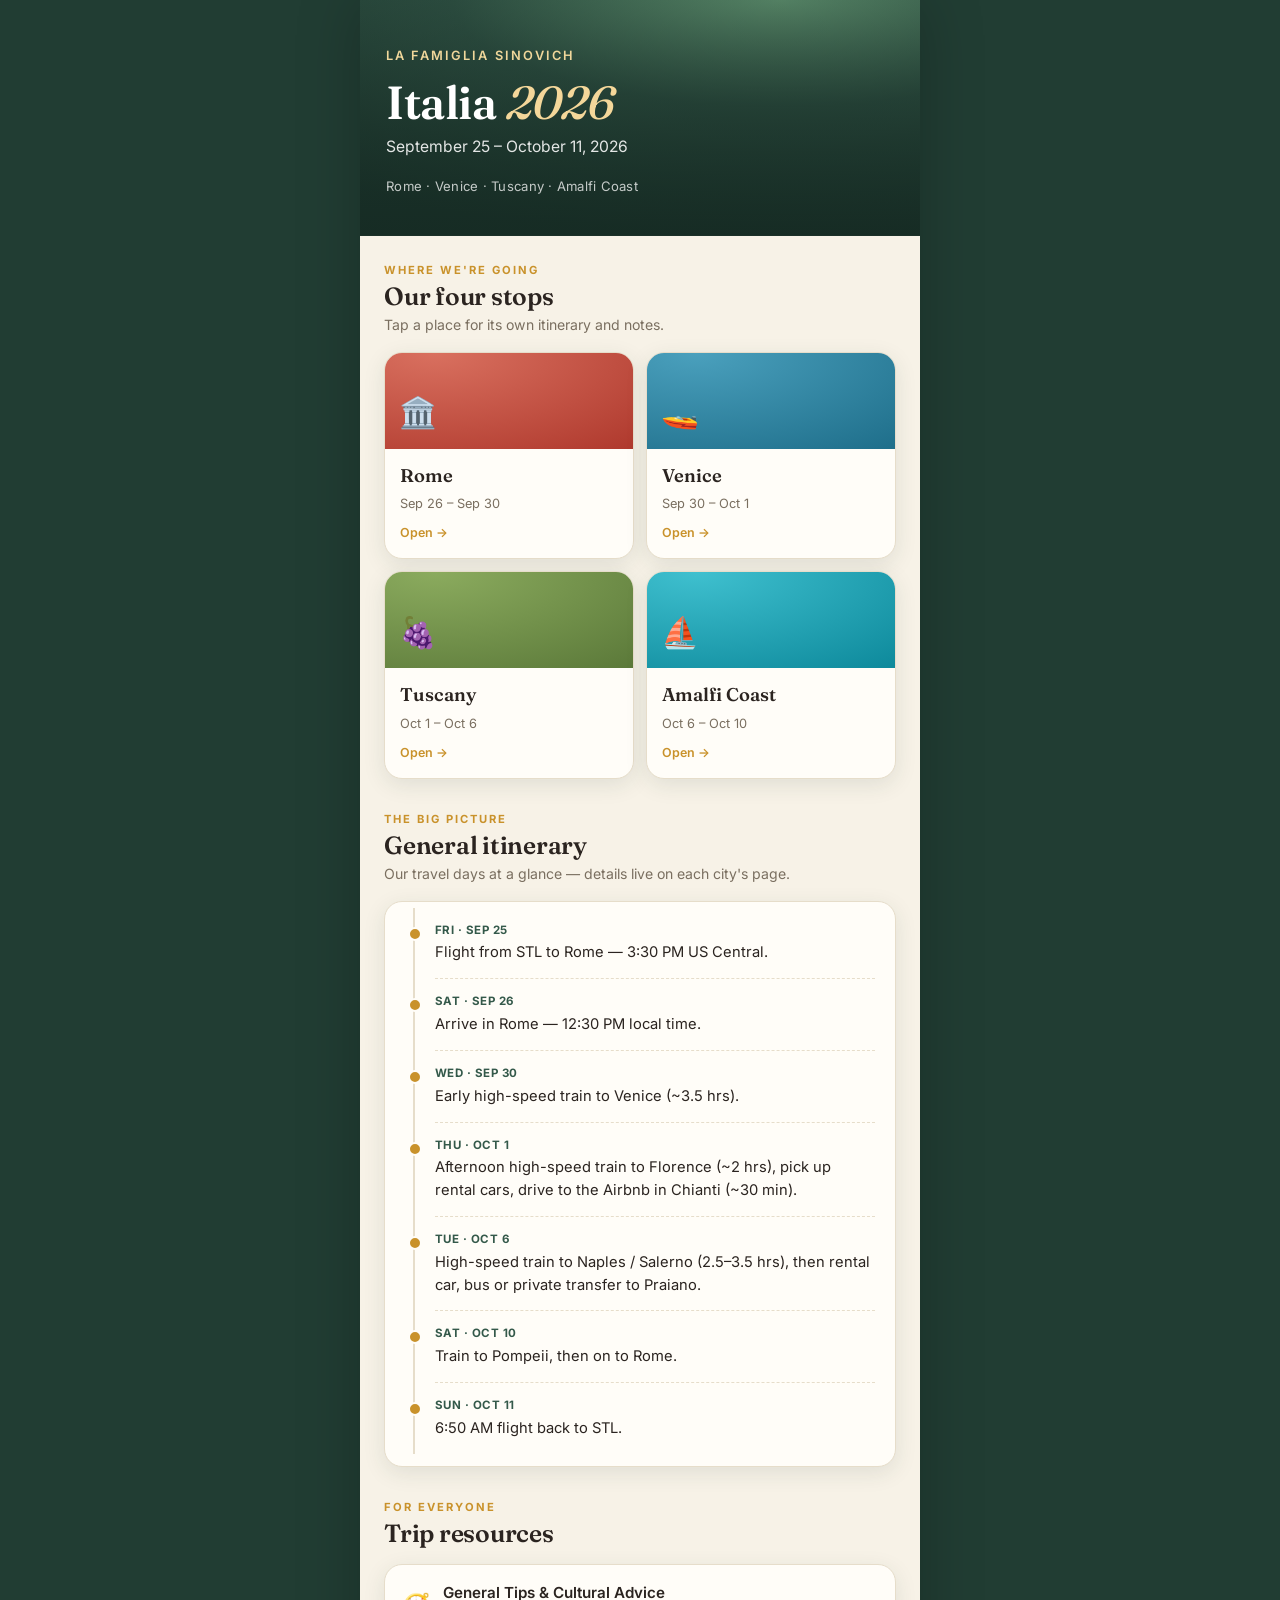
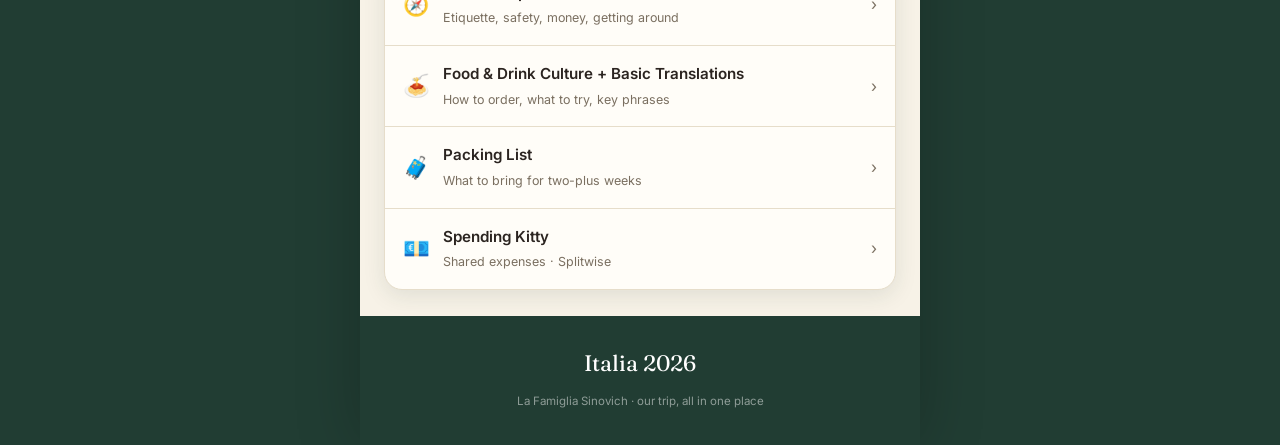
==== index.html @ ca992345 "Add files via upload" ====
<!DOCTYPE html>
<html lang="en">
<head>
<meta charset="UTF-8" />
<meta name="viewport" content="width=device-width, initial-scale=1.0, viewport-fit=cover" />
<title>Italia 2026</title>
<meta name="theme-color" content="#34594a" />
<meta name="apple-mobile-web-app-capable" content="yes" />
<meta name="apple-mobile-web-app-title" content="Italia 2026" />
<meta name="description" content="Our family trip to Italy — cities, itinerary and everything we need in one place." />
<link rel="preconnect" href="https://fonts.googleapis.com" />
<link rel="preconnect" href="https://fonts.gstatic.com" crossorigin />
<link href="https://fonts.googleapis.com/css2?family=Fraunces:ital,opsz,wght@0,9..144,400..700;1,9..144,400..600&family=Inter:wght@400;500;600;700&display=swap" rel="stylesheet" />
<link rel="stylesheet" href="style.css" />
</head>
<body>
<div class="wrap">

  <!-- ============ HEADER IMAGE ============
       To use a real photo: open style.css, find ".hero", and
       uncomment the url("header.jpg") line — then upload a file
       named header.jpg to the repo. Until then, a warm gradient
       stands in so nothing looks broken.                          -->
  <header class="hero">
    <div class="kicker">La Famiglia Sinovich</div>
    <h1>Italia <em>2026</em></h1>
    <div class="dates">September 25 – October 11, 2026</div>
    <div class="fam">Rome · Venice · Tuscany · Amalfi Coast</div>
  </header>

  <!-- ============ CITY BOXES ============ -->
  <section>
    <div class="section-head">
      <div class="eyebrow">Where we're going</div>
      <h2>Our four stops</h2>
      <p>Tap a place for its own itinerary and notes.</p>
    </div>
    <div class="grid">
      <a class="city rome" href="rome.html">
        <div class="cap">🏛️</div>
        <div class="body"><strong>Rome</strong><span>Sep 26 – Sep 30</span><div class="go">Open →</div></div>
      </a>
      <a class="city venice" href="venice.html">
        <div class="cap">🚤</div>
        <div class="body"><strong>Venice</strong><span>Sep 30 – Oct 1</span><div class="go">Open →</div></div>
      </a>
      <a class="city tuscany" href="tuscany.html">
        <div class="cap">🍇</div>
        <div class="body"><strong>Tuscany</strong><span>Oct 1 – Oct 6</span><div class="go">Open →</div></div>
      </a>
      <a class="city amalfi" href="amalfi.html">
        <div class="cap">⛵</div>
        <div class="body"><strong>Amalfi Coast</strong><span>Oct 6 – Oct 10</span><div class="go">Open →</div></div>
      </a>
    </div>
  </section>

  <!-- ============ GENERAL ITINERARY ============
       Edit the dates and text below. Each stop is one <li>.        -->
  <section style="padding-top:6px">
    <div class="section-head">
      <div class="eyebrow">The big picture</div>
      <h2>General itinerary</h2>
      <p>Our travel days at a glance — details live on each city's page.</p>
    </div>
    <div class="itin">
      <ul>
        <li>
          <div class="date">Fri · Sep 25</div>
          <div class="what">Flight from STL to Rome — 3:30 PM US Central.</div>
        </li>
        <li>
          <div class="date">Sat · Sep 26</div>
          <div class="what">Arrive in Rome — 12:30 PM local time.</div>
        </li>
        <li>
          <div class="date">Wed · Sep 30</div>
          <div class="what">Early high-speed train to Venice (~3.5 hrs).</div>
        </li>
        <li>
          <div class="date">Thu · Oct 1</div>
          <div class="what">Afternoon high-speed train to Florence (~2 hrs), pick up rental cars, drive to the Airbnb in Chianti (~30 min).</div>
        </li>
        <li>
          <div class="date">Tue · Oct 6</div>
          <div class="what">High-speed train to Naples / Salerno (2.5–3.5 hrs), then rental car, bus or private transfer to Praiano.</div>
        </li>
        <li>
          <div class="date">Sat · Oct 10</div>
          <div class="what">Train to Pompeii, then on to Rome.</div>
        </li>
        <li>
          <div class="date">Sun · Oct 11</div>
          <div class="what">6:50 AM flight back to STL.</div>
        </li>
      </ul>
    </div>
  </section>

  <!-- ============ RESOURCE LINKS ============ -->
  <section style="padding-top:6px">
    <div class="section-head">
      <div class="eyebrow">For everyone</div>
      <h2>Trip resources</h2>
    </div>
    <div class="res">
      <a href="tips.html"><span class="em">🧭</span><span class="t"><strong>General Tips &amp; Cultural Advice</strong><span>Etiquette, safety, money, getting around</span></span><span class="go">›</span></a>
      <a href="food.html"><span class="em">🍝</span><span class="t"><strong>Food &amp; Drink Culture + Basic Translations</strong><span>How to order, what to try, key phrases</span></span><span class="go">›</span></a>
      <a href="packing.html"><span class="em">🧳</span><span class="t"><strong>Packing List</strong><span>What to bring for two-plus weeks</span></span><span class="go">›</span></a>
      <a href="spending.html"><span class="em">💶</span><span class="t"><strong>Spending Kitty</strong><span>Shared expenses · Splitwise</span></span><span class="go">›</span></a>
    </div>
  </section>

  <footer>
    <div class="fn">Italia 2026</div>
    <div class="cr">La Famiglia Sinovich · our trip, all in one place</div>
  </footer>

</div>
</body>
</html>
---- style.css ----
/* =========================================================
   ITALIA 2026 — shared stylesheet for every page
   Change a color or font here and the whole site updates.
   ========================================================= */

:root{
  --paper:#f7f2e7;      /* warm ivory page background       */
  --card:#fffdf8;       /* card surfaces                    */
  --ink:#2b2420;        /* espresso text                    */
  --muted:#7a6f60;      /* secondary text                   */
  --line:#e6ddca;       /* hairline dividers                */

  --green:#34594a;      /* cypress green — structure/hero   */
  --green-deep:#213d33; /* darker green — footer / backdrop */
  --gold:#c9922b;       /* golden ochre — the sun, default accent */

  /* --accent is overridden per region (see body classes below) */
  --accent:var(--gold);
  --accent-ink:#4a3505; /* readable text on the accent      */

  --radius:18px;
  --radius-sm:12px;
  --shadow:0 6px 22px rgba(34,61,51,.10);
  --shadow-lg:0 18px 46px rgba(33,61,51,.20);
  --maxw:560px;
}

/* Per-region accent colors. The <body> on each city page carries
   one of these classes, so each place feels distinct.            */
body.region-rome    {--accent:#b03a2e; --accent-ink:#fff;}   /* imperial red   */
body.region-venice  {--accent:#1f6f8b; --accent-ink:#fff;}   /* adriatic blue  */
body.region-tuscany {--accent:#5c7a3a; --accent-ink:#fff;}   /* vineyard green */
body.region-amalfi  {--accent:#0e8a9c; --accent-ink:#fff;}   /* sea teal       */

*{box-sizing:border-box;margin:0;padding:0}
html{-webkit-text-size-adjust:100%}
body{
  font-family:"Inter",system-ui,sans-serif;
  color:var(--ink);
  background:var(--green-deep);
  line-height:1.55;
  -webkit-font-smoothing:antialiased;
}

/* Centered "page" column */
.wrap{
  max-width:var(--maxw);
  margin:0 auto;
  background:var(--paper);
  min-height:100vh;min-height:100dvh;
  box-shadow:0 0 60px rgba(0,0,0,.22);
  overflow:hidden;
}

h1,h2,h3,h4{font-family:"Fraunces",Georgia,serif;font-weight:600;line-height:1.15}
a{color:inherit}
.eyebrow{
  font-family:"Inter",sans-serif;font-weight:700;font-size:.7rem;
  letter-spacing:.18em;text-transform:uppercase;color:var(--accent);
}

/* ---------- HERO (home page) ---------- */
.hero{
  position:relative;color:#fff;
  padding:calc(env(safe-area-inset-top) + 46px) 26px 40px;
  /* EDIT: paste your photo URL into url("...") below to use a real
     header image. The dark gradient keeps text readable on top.    */
  background:
    linear-gradient(180deg, rgba(20,40,33,.30) 0%, rgba(20,40,33,.82) 100%),
    /* url("header.jpg"), */
    radial-gradient(130% 100% at 75% 0%, #6ea67f 0%, #34594a 45%, #213d33 100%);
  background-size:cover;background-position:center;
}
.hero .kicker{font-size:.8rem;letter-spacing:.16em;text-transform:uppercase;color:#f0d79b;font-weight:600}
.hero h1{font-size:2.9rem;letter-spacing:-.01em;margin:10px 0 6px}
.hero h1 em{font-style:italic;color:#f4d79a;font-weight:500}
.hero .dates{font-size:.98rem;color:rgba(255,255,255,.88)}
.hero .fam{margin-top:16px;font-size:.82rem;letter-spacing:.02em;color:rgba(255,255,255,.75)}

/* ---------- SUB-PAGE HEADER ---------- */
.subhead{
  position:relative;color:#fff;
  padding:calc(env(safe-area-inset-top) + 20px) 24px 26px;
  background:linear-gradient(135deg,var(--accent) 0%, rgba(0,0,0,.35) 220%);
}
.backlink{
  display:inline-flex;align-items:center;gap:6px;
  font-size:.82rem;font-weight:600;text-decoration:none;color:#fff;
  background:rgba(255,255,255,.16);border:1px solid rgba(255,255,255,.25);
  padding:7px 13px;border-radius:100px;margin-bottom:16px;
}
.subhead h1{font-size:2.2rem}
.subhead p{font-size:.9rem;color:rgba(255,255,255,.88);margin-top:4px}

/* Photo banner variant — set --page-img on the <body> to use it.
   The dark gradient sits over the image so white text stays legible. */
.subhead.photo{
  min-height:230px;
  display:flex;flex-direction:column;justify-content:flex-end;
  background-image:
    linear-gradient(180deg, rgba(12,26,22,.15) 0%, rgba(12,26,22,.72) 78%, rgba(12,26,22,.86) 100%),
    var(--page-img, none);
  background-size:cover;background-position:center;
}
.subhead.photo h1,.subhead.photo p{text-shadow:0 2px 10px rgba(0,0,0,.5)}

/* ---------- SECTIONS ---------- */
section{padding:26px 24px}
.section-head{margin-bottom:16px}
.section-head h2{font-size:1.55rem;letter-spacing:-.01em;margin-top:3px}
.section-head p{font-size:.88rem;color:var(--muted);margin-top:3px}

/* ---------- CITY BOXES (home) ---------- */
.grid{display:grid;grid-template-columns:1fr 1fr;gap:12px}
.city{
  display:block;text-decoration:none;color:var(--ink);
  background:var(--card);border:1px solid var(--line);border-radius:var(--radius);
  overflow:hidden;box-shadow:var(--shadow);
  transition:transform .14s ease, box-shadow .18s ease;
}
.city:hover{transform:translateY(-3px);box-shadow:var(--shadow-lg)}
.city:active{transform:scale(.99)}
.city .cap{
  height:96px;display:flex;align-items:flex-end;padding:12px 14px;
  color:#fff;font-size:1.9rem;
}
.city.rome .cap    {background:radial-gradient(120% 130% at 20% 0%,#d9705f,#b03a2e)}
.city.venice .cap  {background:radial-gradient(120% 130% at 20% 0%,#4aa0bd,#1f6f8b)}
.city.tuscany .cap {background:radial-gradient(120% 130% at 20% 0%,#8bab5e,#5c7a3a)}
.city.amalfi .cap  {background:radial-gradient(120% 130% at 20% 0%,#3fc0cf,#0e8a9c)}
.city .body{padding:13px 15px 16px}
.city .body strong{font-family:"Fraunces",serif;font-size:1.15rem;font-weight:600;display:block}
.city .body span{font-size:.8rem;color:var(--muted)}
.city .body .go{margin-top:8px;font-size:.78rem;font-weight:600;color:var(--accent)}

/* ---------- ITINERARY TIMELINE ---------- */
.itin{
  background:var(--card);border:1px solid var(--line);border-radius:var(--radius);
  box-shadow:var(--shadow);padding:6px 20px 12px;
}
.itin ul{list-style:none;border-left:2px solid var(--line);margin-left:8px;padding-left:20px}
.itin li{position:relative;padding:14px 0;border-bottom:1px dashed var(--line)}
.itin li:last-child{border-bottom:none}
.itin li::before{
  content:"";position:absolute;left:-27px;top:19px;width:10px;height:10px;
  border-radius:50%;background:var(--gold);border:2px solid var(--card);
}
.itin .date{font-size:.72rem;font-weight:700;letter-spacing:.04em;color:var(--green);text-transform:uppercase}
.itin .what{font-size:.92rem;margin-top:2px}

/* ---------- RESOURCE LINKS ---------- */
.res{background:var(--card);border:1px solid var(--line);border-radius:var(--radius);box-shadow:var(--shadow);overflow:hidden}
.res a{
  display:flex;align-items:center;gap:14px;padding:16px 18px;
  text-decoration:none;color:var(--ink);border-bottom:1px solid var(--line);
  transition:background .14s ease;
}
.res a:last-child{border-bottom:none}
.res a:hover{background:var(--paper)}
.res a .em{font-size:1.35rem;width:26px;text-align:center}
.res a .t{flex:1}
.res a .t strong{display:block;font-size:.95rem;font-weight:600}
.res a .t span{font-size:.78rem;color:var(--muted)}
.res a .go{color:var(--muted)}

/* ---------- CONTENT BLOCKS (sub-pages) ---------- */
.block{
  background:var(--card);border:1px solid var(--line);border-radius:var(--radius);
  box-shadow:var(--shadow);padding:18px 20px;margin-bottom:14px;
}
.block h3{font-size:1.2rem;margin-bottom:6px}
.block p{font-size:.9rem;color:var(--muted)}
.block .todo{
  display:inline-block;margin-top:10px;font-size:.75rem;font-weight:600;
  color:var(--accent);background:color-mix(in srgb, var(--accent) 12%, transparent);
  padding:5px 11px;border-radius:100px;
}
.block ul.plain{list-style:none;margin-top:8px}
.block ul.plain li{padding:8px 0;border-bottom:1px dashed var(--line);font-size:.9rem}
.block ul.plain li:last-child{border-bottom:none}

/* Big call-to-action button (e.g. Splitwise) */
.cta{
  display:flex;align-items:center;justify-content:center;gap:10px;
  background:var(--accent);color:var(--accent-ink);text-decoration:none;
  font-weight:700;font-size:1rem;padding:16px;border-radius:var(--radius);
  box-shadow:var(--shadow);margin-top:6px;
}
.cta:active{transform:scale(.98)}

/* Simple two-column phrase table */
.phrases{width:100%;border-collapse:collapse;margin-top:8px;font-size:.9rem}
.phrases td{padding:9px 6px;border-bottom:1px dashed var(--line);vertical-align:top}
.phrases td:first-child{font-weight:600;width:45%}
.phrases td:last-child{color:var(--muted)}

/* ---------- FOOTER ---------- */
footer{
  background:var(--green-deep);color:rgba(255,255,255,.82);text-align:center;
  padding:30px 24px calc(env(safe-area-inset-bottom) + 34px);
}
footer .fn{font-family:"Fraunces",serif;font-size:1.4rem;color:#fff;margin-bottom:4px}
footer .cr{font-size:.72rem;opacity:.6;margin-top:12px}

@media (prefers-reduced-motion:reduce){*{transition:none!important;animation:none!important}}
:focus-visible{outline:3px solid var(--gold);outline-offset:2px;border-radius:6px}
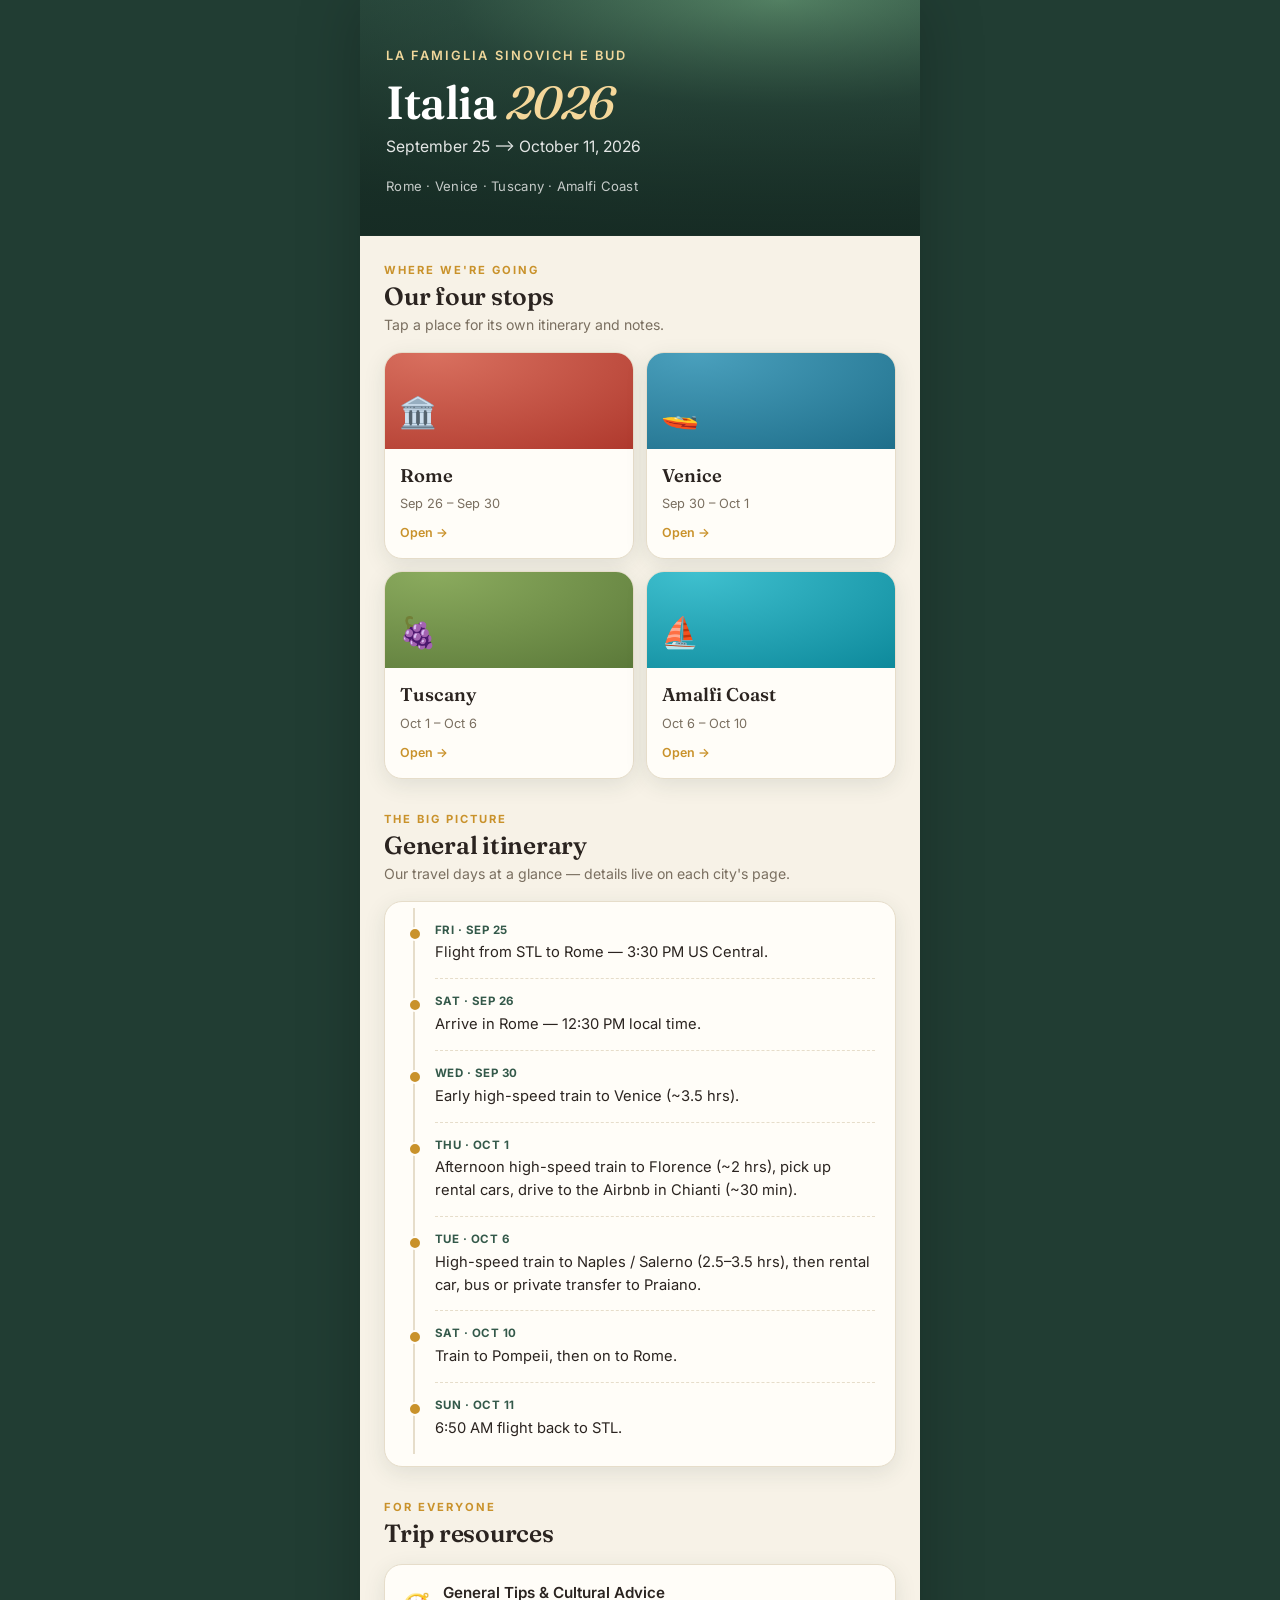
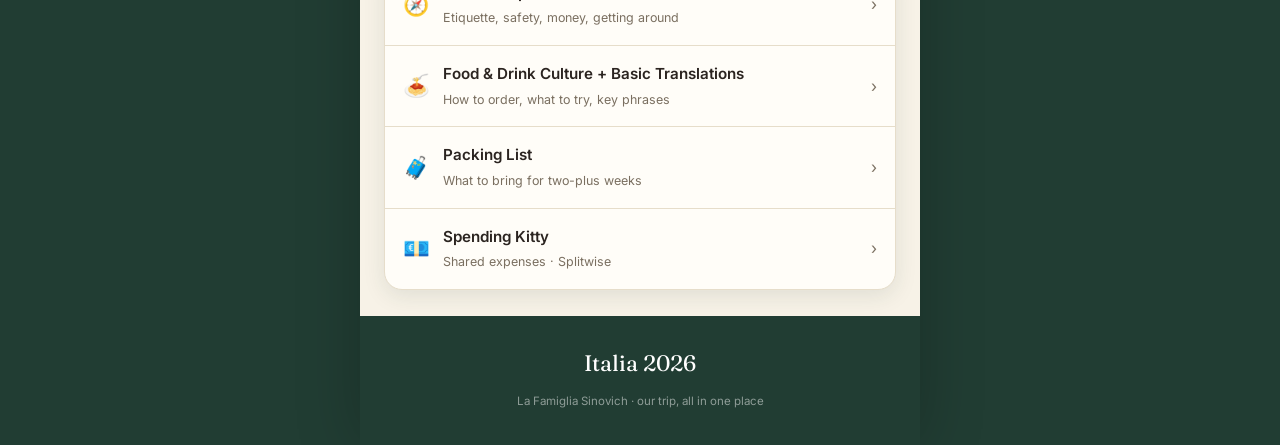
==== commit 0f57071c: "Update header content and date format in index.html" ====
--- a/index.html
+++ b/index.html
@@ -22,9 +22,9 @@
        named header.jpg to the repo. Until then, a warm gradient
        stands in so nothing looks broken.                          -->
   <header class="hero">
-    <div class="kicker">La Famiglia Sinovich</div>
+    <div class="kicker">La Famiglia Sinovich e Bud</div>
     <h1>Italia <em>2026</em></h1>
-    <div class="dates">September 25 – October 11, 2026</div>
+    <div class="dates">September 25 –> October 11, 2026</div>
     <div class="fam">Rome · Venice · Tuscany · Amalfi Coast</div>
   </header>
 
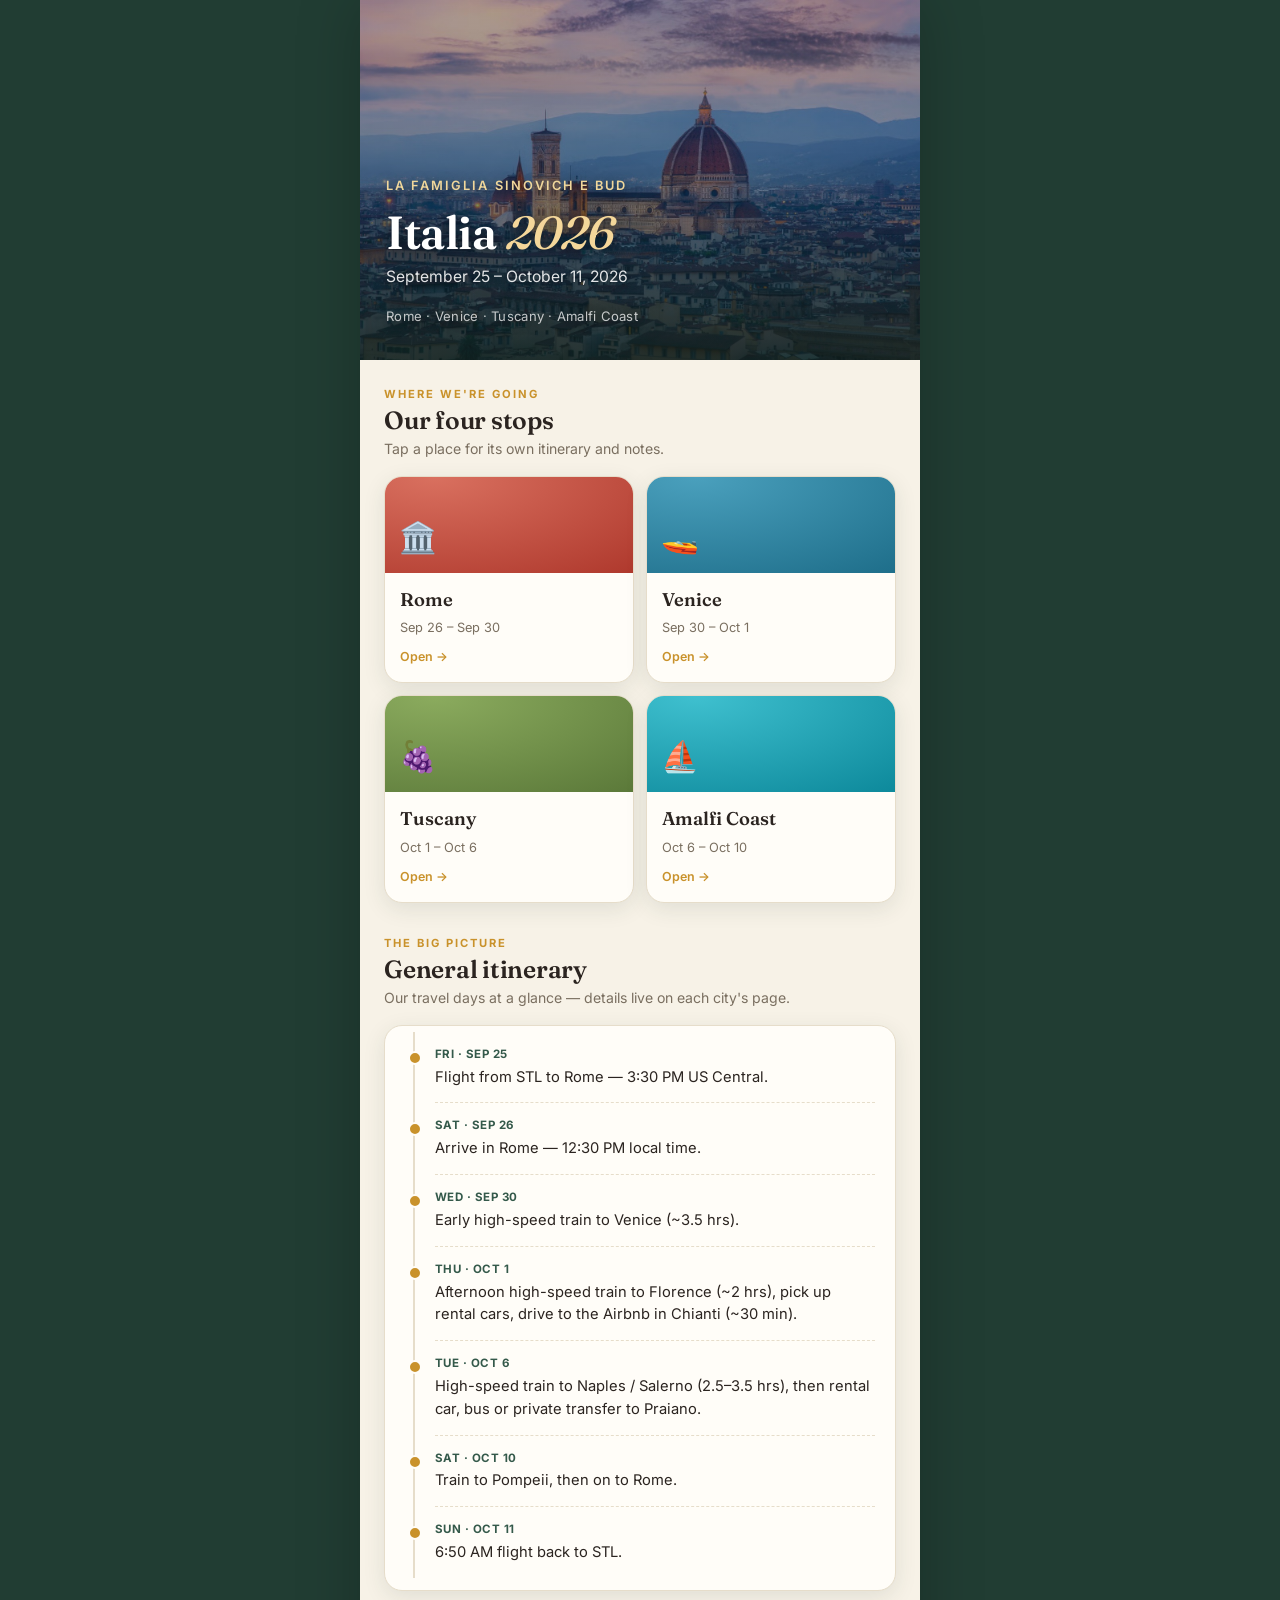
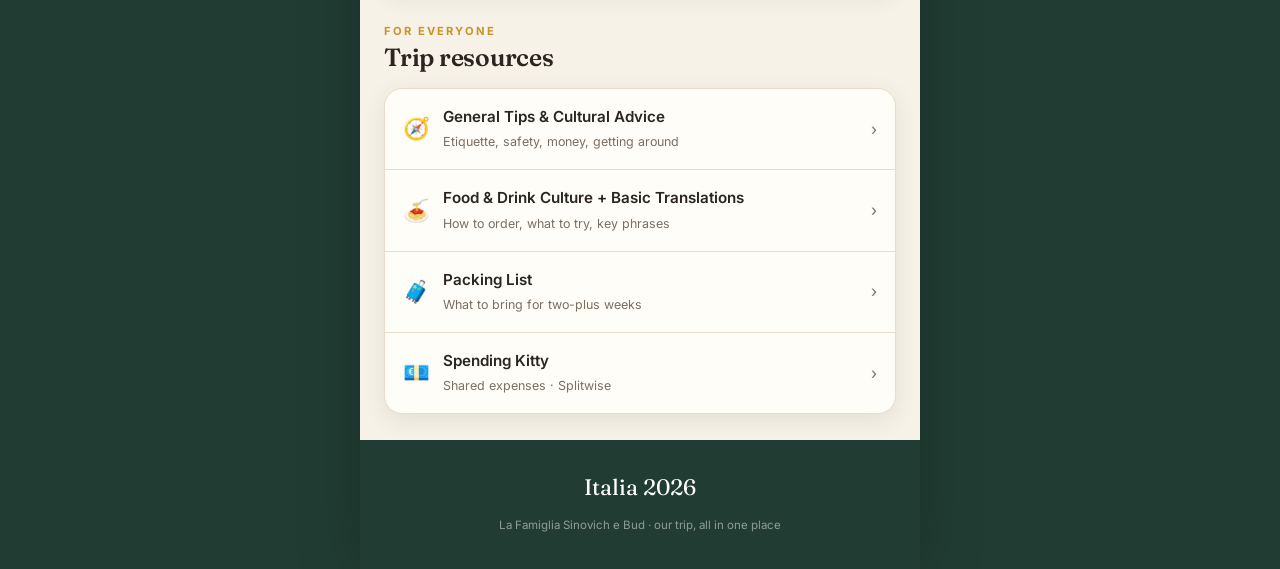
==== commit 3d200c47: "Add files via upload" ====
--- a/index.html
+++ b/index.html
@@ -17,14 +17,12 @@
 <div class="wrap">
 
   <!-- ============ HEADER IMAGE ============
-       To use a real photo: open style.css, find ".hero", and
-       uncomment the url("header.jpg") line — then upload a file
-       named header.jpg to the repo. Until then, a warm gradient
-       stands in so nothing looks broken.                          -->
+       Uses home-header.jpg (Florence). To change it, replace that
+       file in the repo, or edit the url(...) in style.css > .hero.  -->
   <header class="hero">
     <div class="kicker">La Famiglia Sinovich e Bud</div>
     <h1>Italia <em>2026</em></h1>
-    <div class="dates">September 25 –> October 11, 2026</div>
+    <div class="dates">September 25 – October 11, 2026</div>
     <div class="fam">Rome · Venice · Tuscany · Amalfi Coast</div>
   </header>
 
@@ -113,7 +111,7 @@
 
   <footer>
     <div class="fn">Italia 2026</div>
-    <div class="cr">La Famiglia Sinovich · our trip, all in one place</div>
+    <div class="cr">La Famiglia Sinovich e Bud · our trip, all in one place</div>
   </footer>
 
 </div>
--- a/style.css
+++ b/style.css
@@ -62,15 +62,19 @@
 /* ---------- HERO (home page) ---------- */
 .hero{
   position:relative;color:#fff;
-  padding:calc(env(safe-area-inset-top) + 46px) 26px 40px;
-  /* EDIT: paste your photo URL into url("...") below to use a real
-     header image. The dark gradient keeps text readable on top.    */
+  min-height:360px;
+  display:flex;flex-direction:column;justify-content:flex-end;
+  padding:calc(env(safe-area-inset-top) + 46px) 26px 34px;
+  /* Home header photo. To swap it, replace home-header.jpg in the repo,
+     or change the filename in url("...") below. The dark gradient keeps
+     the white text readable over the image.                            */
   background:
-    linear-gradient(180deg, rgba(20,40,33,.30) 0%, rgba(20,40,33,.82) 100%),
-    /* url("header.jpg"), */
+    linear-gradient(180deg, rgba(18,28,42,.34) 0%, rgba(18,28,42,.45) 45%, rgba(16,32,28,.86) 100%),
+    url("home-header.jpg"),
     radial-gradient(130% 100% at 75% 0%, #6ea67f 0%, #34594a 45%, #213d33 100%);
   background-size:cover;background-position:center;
 }
+.hero .kicker,.hero h1,.hero .dates,.hero .fam{text-shadow:0 2px 12px rgba(0,0,0,.55)}
 .hero .kicker{font-size:.8rem;letter-spacing:.16em;text-transform:uppercase;color:#f0d79b;font-weight:600}
 .hero h1{font-size:2.9rem;letter-spacing:-.01em;margin:10px 0 6px}
 .hero h1 em{font-style:italic;color:#f4d79a;font-weight:500}
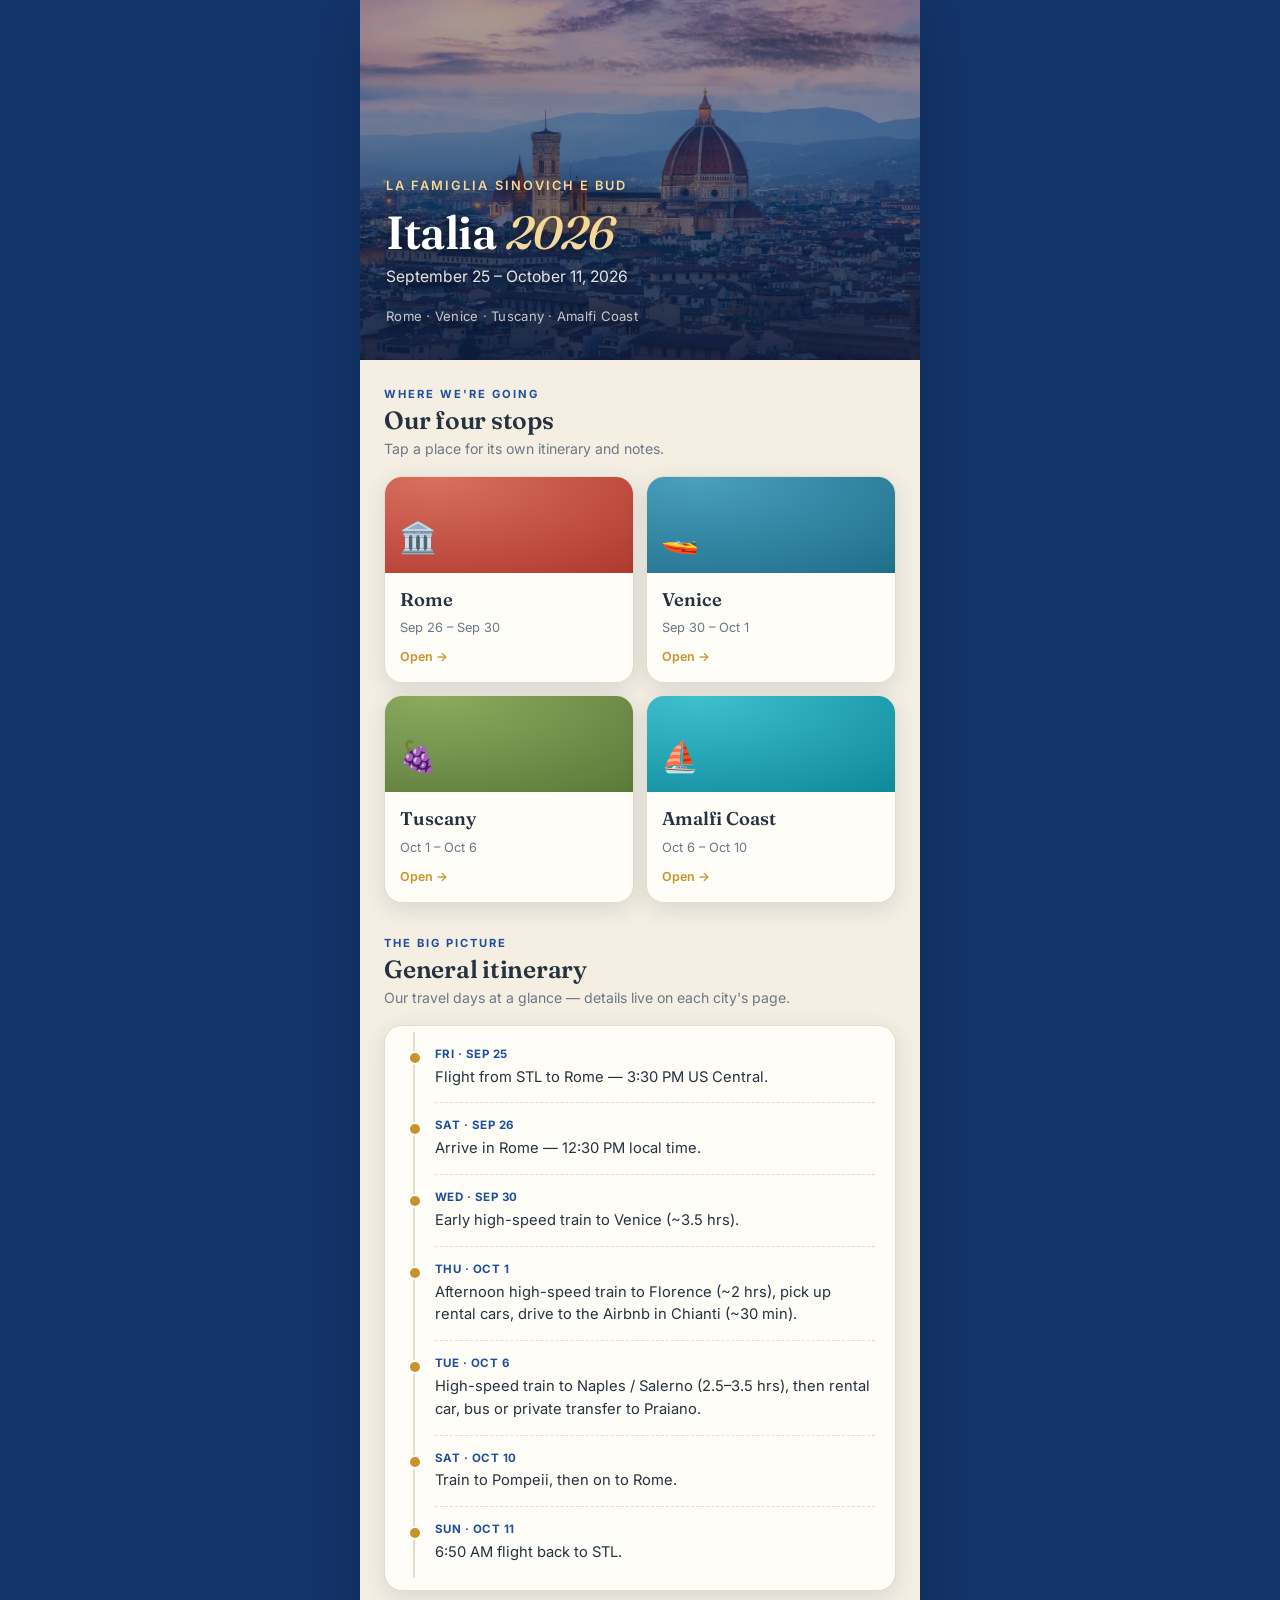
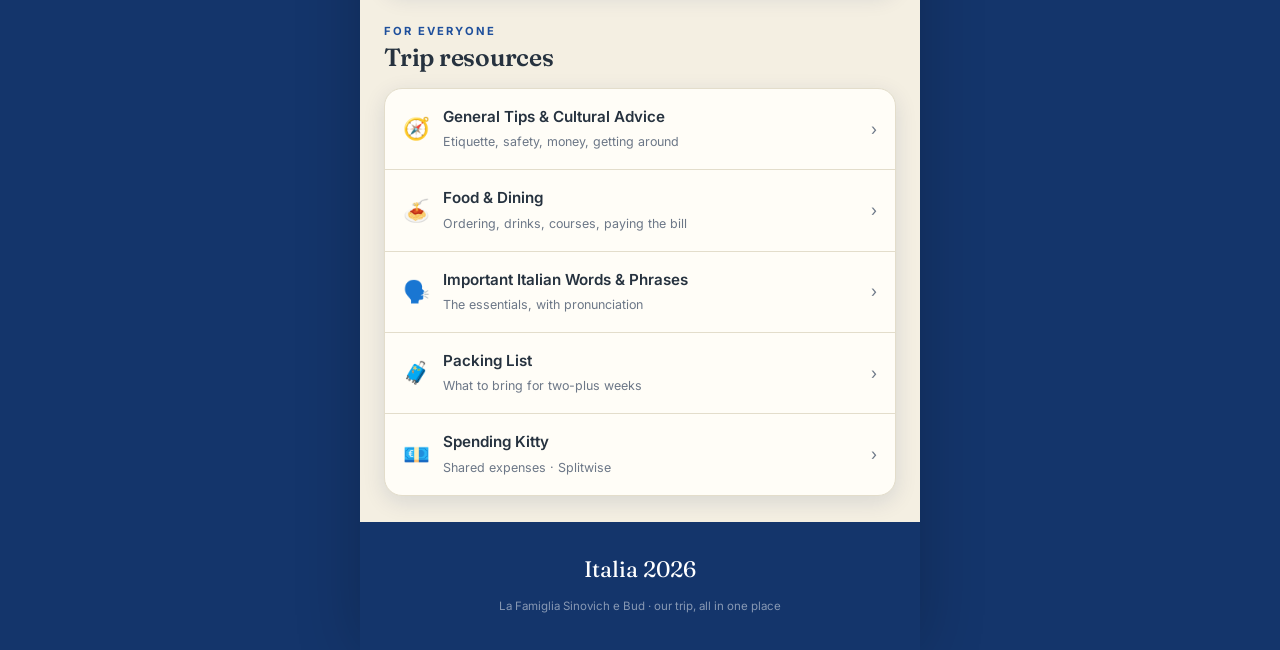
==== commit f202cfc6: "Add files via upload" ====
--- a/index.html
+++ b/index.html
@@ -103,7 +103,8 @@
     </div>
     <div class="res">
       <a href="tips.html"><span class="em">🧭</span><span class="t"><strong>General Tips &amp; Cultural Advice</strong><span>Etiquette, safety, money, getting around</span></span><span class="go">›</span></a>
-      <a href="food.html"><span class="em">🍝</span><span class="t"><strong>Food &amp; Drink Culture + Basic Translations</strong><span>How to order, what to try, key phrases</span></span><span class="go">›</span></a>
+      <a href="food.html"><span class="em">🍝</span><span class="t"><strong>Food &amp; Dining</strong><span>Ordering, drinks, courses, paying the bill</span></span><span class="go">›</span></a>
+      <a href="phrasebook.html"><span class="em">🗣️</span><span class="t"><strong>Important Italian Words &amp; Phrases</strong><span>The essentials, with pronunciation</span></span><span class="go">›</span></a>
       <a href="packing.html"><span class="em">🧳</span><span class="t"><strong>Packing List</strong><span>What to bring for two-plus weeks</span></span><span class="go">›</span></a>
       <a href="spending.html"><span class="em">💶</span><span class="t"><strong>Spending Kitty</strong><span>Shared expenses · Splitwise</span></span><span class="go">›</span></a>
     </div>
--- a/style.css
+++ b/style.css
@@ -4,15 +4,15 @@
    ========================================================= */
 
 :root{
-  --paper:#f7f2e7;      /* warm ivory page background       */
-  --card:#fffdf8;       /* card surfaces                    */
-  --ink:#2b2420;        /* espresso text                    */
-  --muted:#7a6f60;      /* secondary text                   */
-  --line:#e6ddca;       /* hairline dividers                */
-
-  --green:#34594a;      /* cypress green — structure/hero   */
-  --green-deep:#213d33; /* darker green — footer / backdrop */
-  --gold:#c9922b;       /* golden ochre — the sun, default accent */
+  --paper:#f4efe2;      /* warm porcelain page background    */
+  --card:#fffdf7;       /* card surfaces                     */
+  --ink:#26323f;        /* deep navy-ink text                */
+  --muted:#6c7787;      /* secondary text (cool grey)        */
+  --line:#e3ddcb;       /* hairline dividers                 */
+
+  --blue:#1e4f9c;       /* majolica cobalt — structure/hero  */
+  --blue-deep:#14356b;  /* deep cobalt — footer / backdrop   */
+  --gold:#c9922b;       /* golden ochre — the accent         */
 
   /* --accent is overridden per region (see body classes below) */
   --accent:var(--gold);
@@ -20,8 +20,8 @@
 
   --radius:18px;
   --radius-sm:12px;
-  --shadow:0 6px 22px rgba(34,61,51,.10);
-  --shadow-lg:0 18px 46px rgba(33,61,51,.20);
+  --shadow:0 6px 22px rgba(20,45,95,.12);
+  --shadow-lg:0 18px 46px rgba(18,42,95,.22);
   --maxw:560px;
 }
 
@@ -37,7 +37,7 @@
 body{
   font-family:"Inter",system-ui,sans-serif;
   color:var(--ink);
-  background:var(--green-deep);
+  background:var(--blue-deep);
   line-height:1.55;
   -webkit-font-smoothing:antialiased;
 }
@@ -56,7 +56,7 @@
 a{color:inherit}
 .eyebrow{
   font-family:"Inter",sans-serif;font-weight:700;font-size:.7rem;
-  letter-spacing:.18em;text-transform:uppercase;color:var(--accent);
+  letter-spacing:.18em;text-transform:uppercase;color:var(--blue);
 }
 
 /* ---------- HERO (home page) ---------- */
@@ -69,9 +69,9 @@
      or change the filename in url("...") below. The dark gradient keeps
      the white text readable over the image.                            */
   background:
-    linear-gradient(180deg, rgba(18,28,42,.34) 0%, rgba(18,28,42,.45) 45%, rgba(16,32,28,.86) 100%),
+    linear-gradient(180deg, rgba(14,28,55,.34) 0%, rgba(14,28,55,.46) 45%, rgba(12,26,58,.86) 100%),
     url("home-header.jpg"),
-    radial-gradient(130% 100% at 75% 0%, #6ea67f 0%, #34594a 45%, #213d33 100%);
+    radial-gradient(130% 100% at 75% 0%, #4a86c9 0%, #1e4f9c 45%, #14356b 100%);
   background-size:cover;background-position:center;
 }
 .hero .kicker,.hero h1,.hero .dates,.hero .fam{text-shadow:0 2px 12px rgba(0,0,0,.55)}
@@ -85,7 +85,7 @@
 .subhead{
   position:relative;color:#fff;
   padding:calc(env(safe-area-inset-top) + 20px) 24px 26px;
-  background:linear-gradient(135deg,var(--accent) 0%, rgba(0,0,0,.35) 220%);
+  background:linear-gradient(135deg,var(--blue) 0%, var(--blue-deep) 120%);
 }
 .backlink{
   display:inline-flex;align-items:center;gap:6px;
@@ -102,7 +102,7 @@
   min-height:230px;
   display:flex;flex-direction:column;justify-content:flex-end;
   background-image:
-    linear-gradient(180deg, rgba(12,26,22,.15) 0%, rgba(12,26,22,.72) 78%, rgba(12,26,22,.86) 100%),
+    linear-gradient(180deg, rgba(12,22,42,.15) 0%, rgba(12,22,42,.72) 78%, rgba(12,22,42,.88) 100%),
     var(--page-img, none);
   background-size:cover;background-position:center;
 }
@@ -149,7 +149,7 @@
   content:"";position:absolute;left:-27px;top:19px;width:10px;height:10px;
   border-radius:50%;background:var(--gold);border:2px solid var(--card);
 }
-.itin .date{font-size:.72rem;font-weight:700;letter-spacing:.04em;color:var(--green);text-transform:uppercase}
+.itin .date{font-size:.72rem;font-weight:700;letter-spacing:.04em;color:var(--blue);text-transform:uppercase}
 .itin .what{font-size:.92rem;margin-top:2px}
 
 /* ---------- RESOURCE LINKS ---------- */
@@ -200,7 +200,7 @@
 
 /* ---------- FOOTER ---------- */
 footer{
-  background:var(--green-deep);color:rgba(255,255,255,.82);text-align:center;
+  background:var(--blue-deep);color:rgba(255,255,255,.82);text-align:center;
   padding:30px 24px calc(env(safe-area-inset-bottom) + 34px);
 }
 footer .fn{font-family:"Fraunces",serif;font-size:1.4rem;color:#fff;margin-bottom:4px}
@@ -208,3 +208,29 @@
 
 @media (prefers-reduced-motion:reduce){*{transition:none!important;animation:none!important}}
 :focus-visible{outline:3px solid var(--gold);outline-offset:2px;border-radius:6px}
+
+/* ---------- PHRASE LISTS (phrasebook & dining) ---------- */
+.cat-label{
+  font-family:"Inter",sans-serif;font-weight:700;font-size:.72rem;
+  letter-spacing:.12em;text-transform:uppercase;color:var(--blue);margin-bottom:2px;
+}
+.phraselist{list-style:none;margin-top:4px}
+.phraselist li{
+  padding:11px 0;border-bottom:1px dashed var(--line);
+  display:flex;flex-wrap:wrap;align-items:baseline;gap:2px 10px;
+}
+.phraselist li:last-child{border-bottom:none}
+.phraselist .it{font-weight:600;font-size:.98rem;color:var(--blue)}
+.phraselist .pron{font-size:.78rem;font-style:italic;color:var(--gold)}
+.phraselist .en{width:100%;font-size:.84rem;color:var(--muted)}
+
+/* Secondary "see also" link between related pages */
+.seealso{
+  display:inline-flex;align-items:center;gap:8px;margin-top:4px;text-decoration:none;
+  font-weight:600;font-size:.9rem;color:var(--blue);
+  background:color-mix(in srgb, var(--blue) 9%, transparent);
+  border:1px solid color-mix(in srgb, var(--blue) 22%, transparent);
+  padding:12px 16px;border-radius:100px;
+}
+.note{font-size:.86rem;color:var(--muted);margin-top:8px}
+.note b{color:var(--ink)}
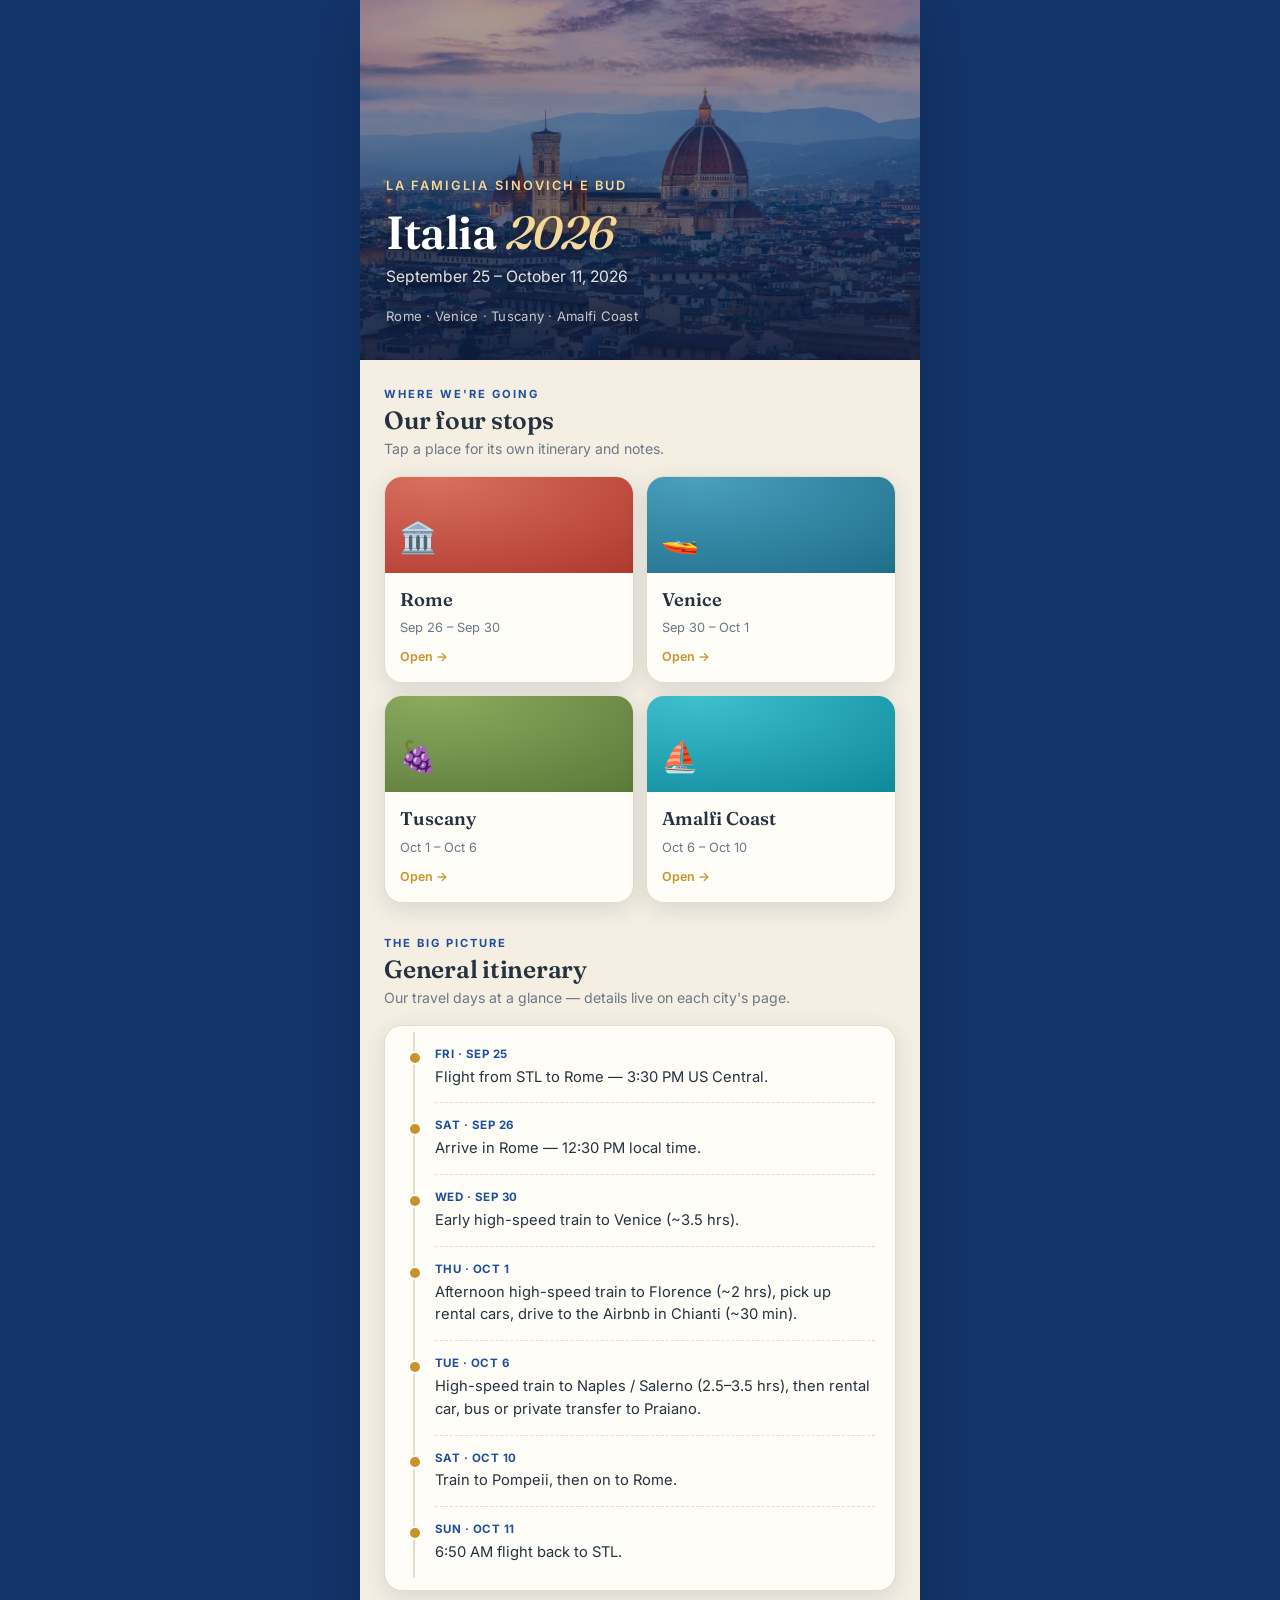
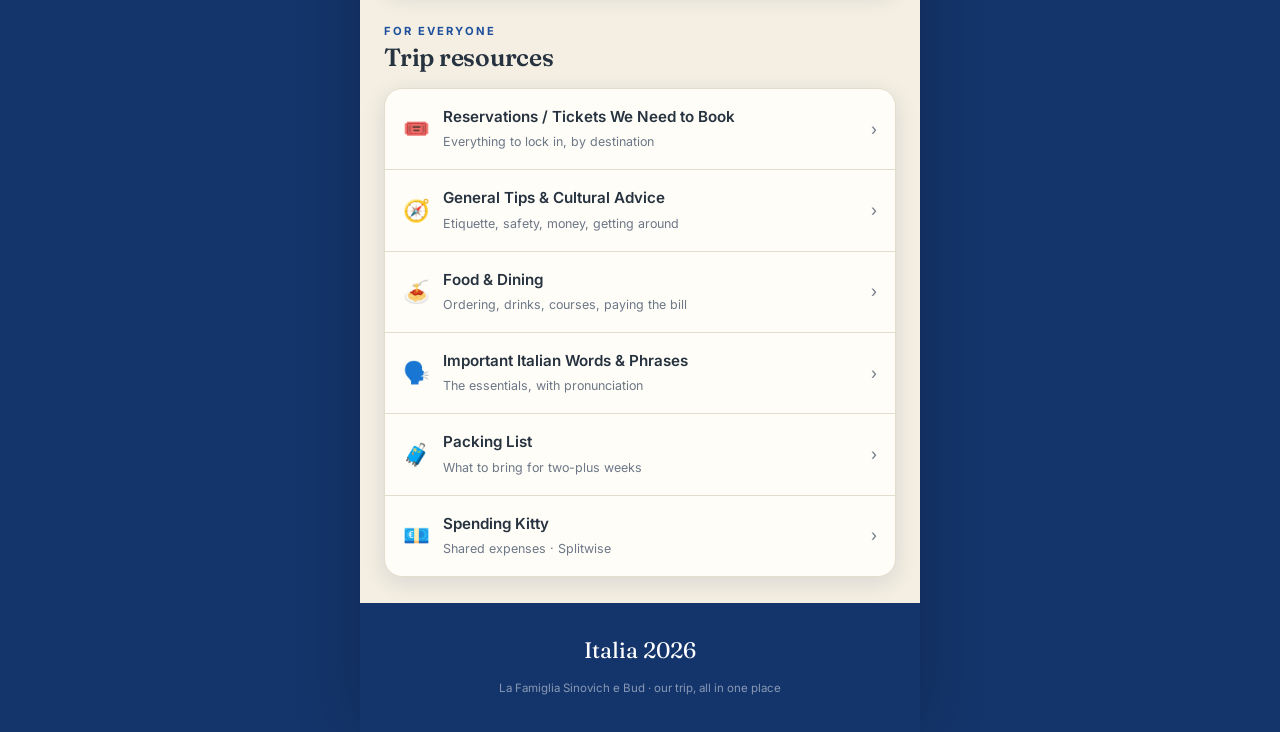
==== commit a841b07d: "Add files via upload" ====
--- a/index.html
+++ b/index.html
@@ -102,6 +102,7 @@
       <h2>Trip resources</h2>
     </div>
     <div class="res">
+      <a href="reservations.html"><span class="em">🎟️</span><span class="t"><strong>Reservations / Tickets We Need to Book</strong><span>Everything to lock in, by destination</span></span><span class="go">›</span></a>
       <a href="tips.html"><span class="em">🧭</span><span class="t"><strong>General Tips &amp; Cultural Advice</strong><span>Etiquette, safety, money, getting around</span></span><span class="go">›</span></a>
       <a href="food.html"><span class="em">🍝</span><span class="t"><strong>Food &amp; Dining</strong><span>Ordering, drinks, courses, paying the bill</span></span><span class="go">›</span></a>
       <a href="phrasebook.html"><span class="em">🗣️</span><span class="t"><strong>Important Italian Words &amp; Phrases</strong><span>The essentials, with pronunciation</span></span><span class="go">›</span></a>
--- a/style.css
+++ b/style.css
@@ -234,3 +234,5 @@
 }
 .note{font-size:.86rem;color:var(--muted);margin-top:8px}
 .note b{color:var(--ink)}
+
+.itin a, .block p a, .block ul.plain a{color:var(--blue);font-weight:600;text-decoration:underline;text-underline-offset:2px}
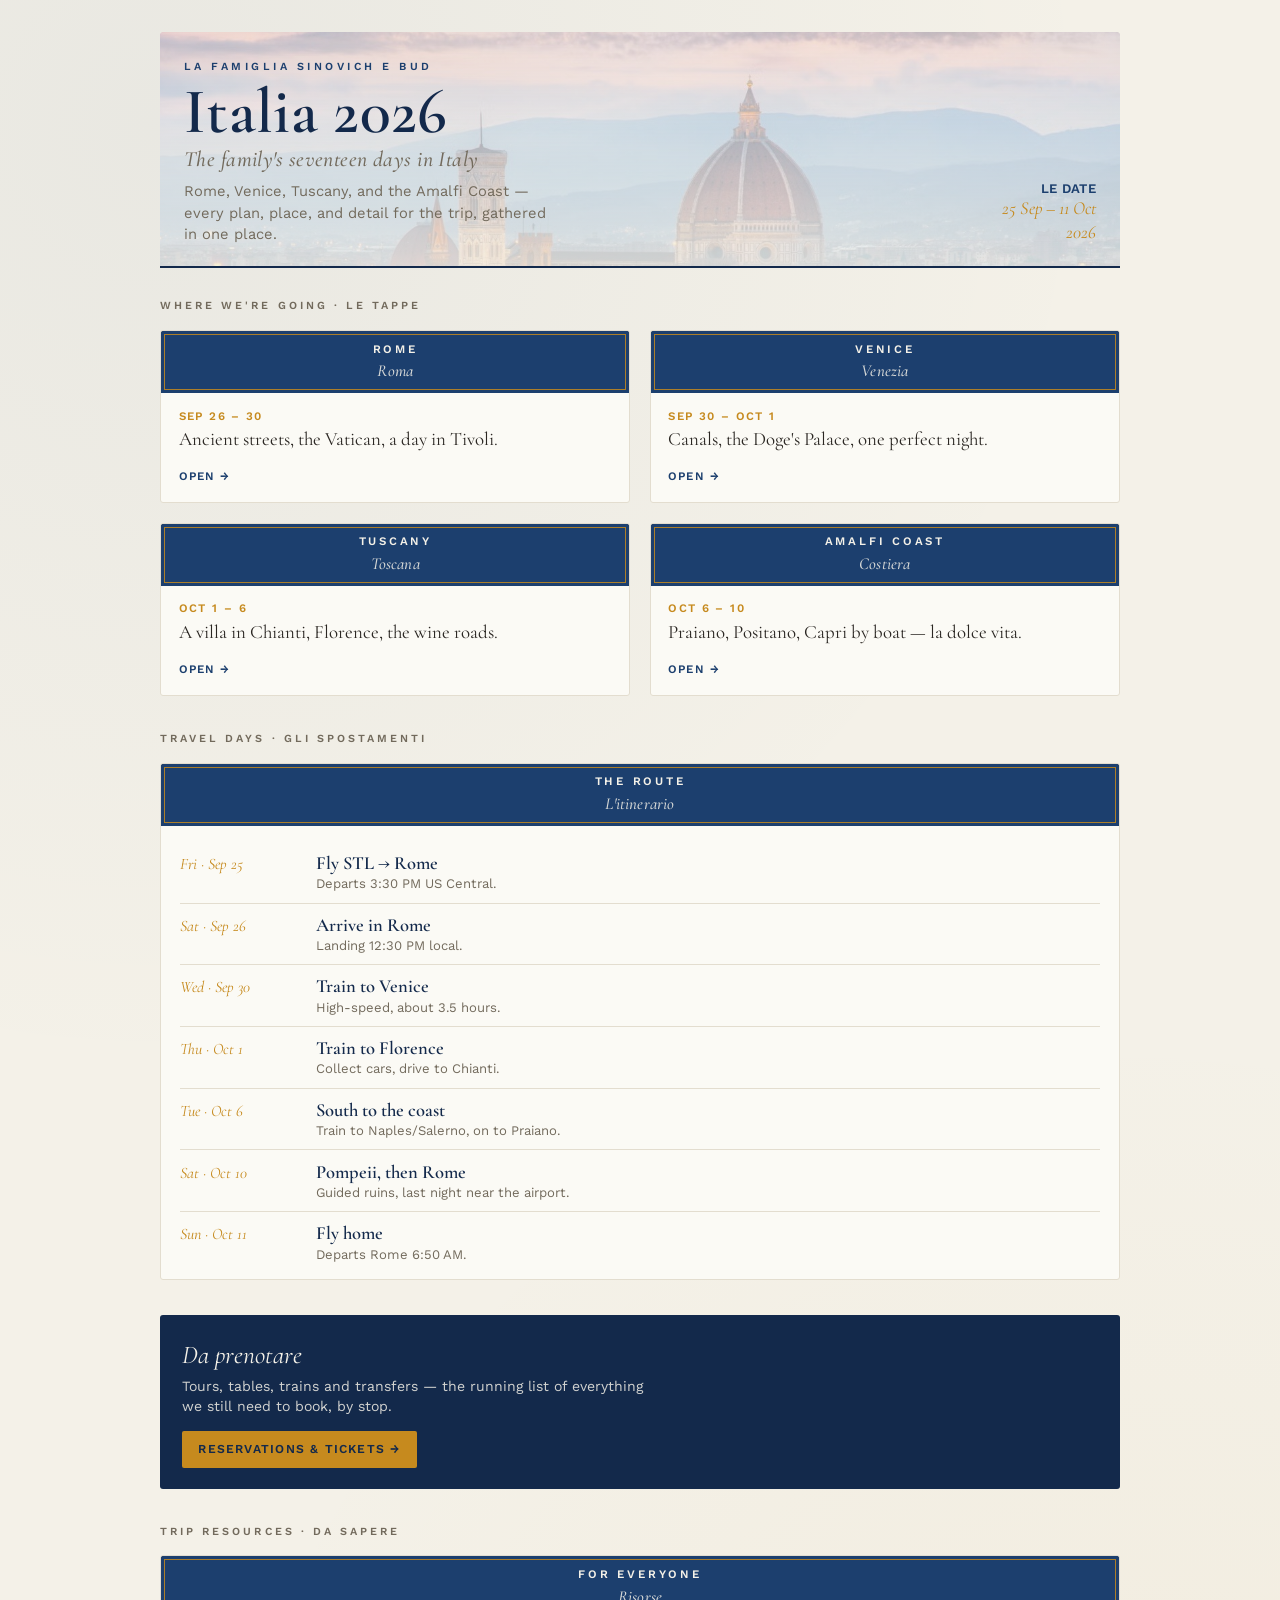
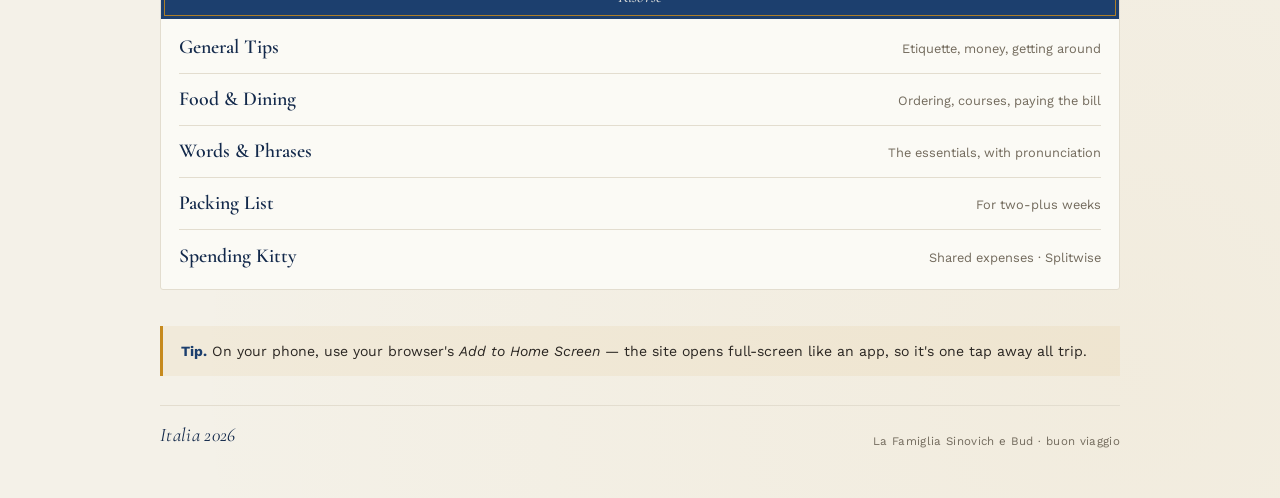
==== commit 952e2e53: "Add files via upload" ====
--- a/index.html
+++ b/index.html
@@ -1,121 +1,82 @@
 <!DOCTYPE html>
 <html lang="en">
 <head>
-<meta charset="UTF-8" />
-<meta name="viewport" content="width=device-width, initial-scale=1.0, viewport-fit=cover" />
+<meta charset="UTF-8">
+<meta name="viewport" content="width=device-width, initial-scale=1.0">
+<meta name="color-scheme" content="only light">
 <title>Italia 2026</title>
-<meta name="theme-color" content="#34594a" />
-<meta name="apple-mobile-web-app-capable" content="yes" />
-<meta name="apple-mobile-web-app-title" content="Italia 2026" />
-<meta name="description" content="Our family trip to Italy — cities, itinerary and everything we need in one place." />
-<link rel="preconnect" href="https://fonts.googleapis.com" />
-<link rel="preconnect" href="https://fonts.gstatic.com" crossorigin />
-<link href="https://fonts.googleapis.com/css2?family=Fraunces:ital,opsz,wght@0,9..144,400..700;1,9..144,400..600&family=Inter:wght@400;500;600;700&display=swap" rel="stylesheet" />
-<link rel="stylesheet" href="style.css" />
+<meta name="theme-color" content="#1C3F6E">
+<meta name="apple-mobile-web-app-capable" content="yes">
+<meta name="apple-mobile-web-app-title" content="Italia 2026">
+<meta name="description" content="La Famiglia Sinovich e Bud — our family trip through Italy, all in one place.">
+<link rel="preconnect" href="https://fonts.googleapis.com">
+<link rel="preconnect" href="https://fonts.gstatic.com" crossorigin>
+<link href="https://fonts.googleapis.com/css2?family=Cormorant+Garamond:ital,wght@0,500;0,600;1,500&family=Work+Sans:ital,wght@0,400;0,500;0,600;1,400&display=swap" rel="stylesheet">
+<link rel="stylesheet" href="style.css">
 </head>
 <body>
-<div class="wrap">
+<main class="sheet">
 
-  <!-- ============ HEADER IMAGE ============
-       Uses home-header.jpg (Florence). To change it, replace that
-       file in the repo, or edit the url(...) in style.css > .hero.  -->
-  <header class="hero">
-    <div class="kicker">La Famiglia Sinovich e Bud</div>
-    <h1>Italia <em>2026</em></h1>
-    <div class="dates">September 25 – October 11, 2026</div>
-    <div class="fam">Rome · Venice · Tuscany · Amalfi Coast</div>
+  <header class="mast">
+    <div class="mast-left">
+      <p class="eyebrow">La Famiglia Sinovich e Bud</p>
+      <h1>Italia 2026<span class="en">The family's seventeen days in Italy</span></h1>
+      <p class="lede">Rome, Venice, Tuscany, and the Amalfi Coast — every plan, place, and detail for the trip, gathered in one place.</p>
+    </div>
+    <div class="stamp"><b>Le date</b>25 Sep – 11 Oct<br>2026</div>
   </header>
 
-  <!-- ============ CITY BOXES ============ -->
-  <section>
-    <div class="section-head">
-      <div class="eyebrow">Where we're going</div>
-      <h2>Our four stops</h2>
-      <p>Tap a place for its own itinerary and notes.</p>
-    </div>
-    <div class="grid">
-      <a class="city rome" href="rome.html">
-        <div class="cap">🏛️</div>
-        <div class="body"><strong>Rome</strong><span>Sep 26 – Sep 30</span><div class="go">Open →</div></div>
-      </a>
-      <a class="city venice" href="venice.html">
-        <div class="cap">🚤</div>
-        <div class="body"><strong>Venice</strong><span>Sep 30 – Oct 1</span><div class="go">Open →</div></div>
-      </a>
-      <a class="city tuscany" href="tuscany.html">
-        <div class="cap">🍇</div>
-        <div class="body"><strong>Tuscany</strong><span>Oct 1 – Oct 6</span><div class="go">Open →</div></div>
-      </a>
-      <a class="city amalfi" href="amalfi.html">
-        <div class="cap">⛵</div>
-        <div class="body"><strong>Amalfi Coast</strong><span>Oct 6 – Oct 10</span><div class="go">Open →</div></div>
-      </a>
-    </div>
-  </section>
+  <p class="lbl">Where we're going · Le tappe</p>
+  <div class="dgrid">
+    <a class="tile" href="rome.html"><div class="plaque">Rome<span class="it">Roma</span></div>
+      <div class="body"><div class="dest-dt">Sep 26 – 30</div><div class="dest-desc">Ancient streets, the Vatican, a day in Tivoli.</div><span class="open">Open →</span></div></a>
+    <a class="tile" href="venice.html"><div class="plaque">Venice<span class="it">Venezia</span></div>
+      <div class="body"><div class="dest-dt">Sep 30 – Oct 1</div><div class="dest-desc">Canals, the Doge's Palace, one perfect night.</div><span class="open">Open →</span></div></a>
+    <a class="tile" href="tuscany.html"><div class="plaque">Tuscany<span class="it">Toscana</span></div>
+      <div class="body"><div class="dest-dt">Oct 1 – 6</div><div class="dest-desc">A villa in Chianti, Florence, the wine roads.</div><span class="open">Open →</span></div></a>
+    <a class="tile" href="amalfi.html"><div class="plaque">Amalfi Coast<span class="it">Costiera</span></div>
+      <div class="body"><div class="dest-dt">Oct 6 – 10</div><div class="dest-desc">Praiano, Positano, Capri by boat — la dolce vita.</div><span class="open">Open →</span></div></a>
+  </div>
 
-  <!-- ============ GENERAL ITINERARY ============
-       Edit the dates and text below. Each stop is one <li>.        -->
-  <section style="padding-top:6px">
-    <div class="section-head">
-      <div class="eyebrow">The big picture</div>
-      <h2>General itinerary</h2>
-      <p>Our travel days at a glance — details live on each city's page.</p>
-    </div>
-    <div class="itin">
-      <ul>
-        <li>
-          <div class="date">Fri · Sep 25</div>
-          <div class="what">Flight from STL to Rome — 3:30 PM US Central.</div>
-        </li>
-        <li>
-          <div class="date">Sat · Sep 26</div>
-          <div class="what">Arrive in Rome — 12:30 PM local time.</div>
-        </li>
-        <li>
-          <div class="date">Wed · Sep 30</div>
-          <div class="what">Early high-speed train to Venice (~3.5 hrs).</div>
-        </li>
-        <li>
-          <div class="date">Thu · Oct 1</div>
-          <div class="what">Afternoon high-speed train to Florence (~2 hrs), pick up rental cars, drive to the Airbnb in Chianti (~30 min).</div>
-        </li>
-        <li>
-          <div class="date">Tue · Oct 6</div>
-          <div class="what">High-speed train to Naples / Salerno (2.5–3.5 hrs), then rental car, bus or private transfer to Praiano.</div>
-        </li>
-        <li>
-          <div class="date">Sat · Oct 10</div>
-          <div class="what">Train to Pompeii, then on to Rome.</div>
-        </li>
-        <li>
-          <div class="date">Sun · Oct 11</div>
-          <div class="what">6:50 AM flight back to STL.</div>
-        </li>
-      </ul>
-    </div>
-  </section>
+  <p class="lbl">Travel days · Gli spostamenti</p>
+  <div class="tile full">
+    <div class="plaque">The route<span class="it">L'itinerario</span></div>
+    <ul class="tl">
+      <li><span class="when">Fri · Sep 25</span><span class="ev">Fly STL → Rome<small>Departs 3:30 PM US Central.</small></span></li>
+      <li><span class="when">Sat · Sep 26</span><span class="ev">Arrive in Rome<small>Landing 12:30 PM local.</small></span></li>
+      <li><span class="when">Wed · Sep 30</span><span class="ev">Train to Venice<small>High-speed, about 3.5 hours.</small></span></li>
+      <li><span class="when">Thu · Oct 1</span><span class="ev">Train to Florence<small>Collect cars, drive to Chianti.</small></span></li>
+      <li><span class="when">Tue · Oct 6</span><span class="ev">South to the coast<small>Train to Naples/Salerno, on to Praiano.</small></span></li>
+      <li><span class="when">Sat · Oct 10</span><span class="ev">Pompeii, then Rome<small>Guided ruins, last night near the airport.</small></span></li>
+      <li><span class="when">Sun · Oct 11</span><span class="ev">Fly home<small>Departs Rome 6:50 AM.</small></span></li>
+    </ul>
+  </div>
 
-  <!-- ============ RESOURCE LINKS ============ -->
-  <section style="padding-top:6px">
-    <div class="section-head">
-      <div class="eyebrow">For everyone</div>
-      <h2>Trip resources</h2>
-    </div>
-    <div class="res">
-      <a href="reservations.html"><span class="em">🎟️</span><span class="t"><strong>Reservations / Tickets We Need to Book</strong><span>Everything to lock in, by destination</span></span><span class="go">›</span></a>
-      <a href="tips.html"><span class="em">🧭</span><span class="t"><strong>General Tips &amp; Cultural Advice</strong><span>Etiquette, safety, money, getting around</span></span><span class="go">›</span></a>
-      <a href="food.html"><span class="em">🍝</span><span class="t"><strong>Food &amp; Dining</strong><span>Ordering, drinks, courses, paying the bill</span></span><span class="go">›</span></a>
-      <a href="phrasebook.html"><span class="em">🗣️</span><span class="t"><strong>Important Italian Words &amp; Phrases</strong><span>The essentials, with pronunciation</span></span><span class="go">›</span></a>
-      <a href="packing.html"><span class="em">🧳</span><span class="t"><strong>Packing List</strong><span>What to bring for two-plus weeks</span></span><span class="go">›</span></a>
-      <a href="spending.html"><span class="em">💶</span><span class="t"><strong>Spending Kitty</strong><span>Shared expenses · Splitwise</span></span><span class="go">›</span></a>
-    </div>
-  </section>
+  <aside class="jump">
+    <span class="k">Da prenotare</span>
+    <p>Tours, tables, trains and transfers — the running list of everything we still need to book, by stop.</p>
+    <a href="reservations.html">Reservations &amp; tickets →</a>
+  </aside>
+
+  <p class="lbl">Trip resources · Da sapere</p>
+  <div class="tile full">
+    <div class="plaque">For everyone<span class="it">Risorse</span></div>
+    <ul class="rlist">
+      <li><a href="tips.html"><span class="n">General Tips</span><span class="s">Etiquette, money, getting around</span></a></li>
+      <li><a href="food.html"><span class="n">Food &amp; Dining</span><span class="s">Ordering, courses, paying the bill</span></a></li>
+      <li><a href="phrasebook.html"><span class="n">Words &amp; Phrases</span><span class="s">The essentials, with pronunciation</span></a></li>
+      <li><a href="packing.html"><span class="n">Packing List</span><span class="s">For two-plus weeks</span></a></li>
+      <li><a href="spending.html"><span class="n">Spending Kitty</span><span class="s">Shared expenses · Splitwise</span></a></li>
+    </ul>
+  </div>
+
+  <p class="tip"><b>Tip.</b> On your phone, use your browser's <i>Add to Home Screen</i> — the site opens full-screen like an app, so it's one tap away all trip.</p>
 
   <footer>
-    <div class="fn">Italia 2026</div>
-    <div class="cr">La Famiglia Sinovich e Bud · our trip, all in one place</div>
+    <span class="fn">Italia 2026</span>
+    <span class="cr">La Famiglia Sinovich e Bud · buon viaggio</span>
   </footer>
 
-</div>
+</main>
 </body>
 </html>
--- a/style.css
+++ b/style.css
@@ -1,238 +1,204 @@
 /* =========================================================
-   ITALIA 2026 — shared stylesheet for every page
-   Change a color or font here and the whole site updates.
+   ITALIA 2026 — enamel-plaque reference theme
+   Cormorant Garamond + Work Sans, cobalt / ochre / porcelain.
+   Reuses existing content class names, so page content is
+   unchanged — only the look is new.
    ========================================================= */
-
 :root{
-  --paper:#f4efe2;      /* warm porcelain page background    */
-  --card:#fffdf7;       /* card surfaces                     */
-  --ink:#26323f;        /* deep navy-ink text                */
-  --muted:#6c7787;      /* secondary text (cool grey)        */
-  --line:#e3ddcb;       /* hairline dividers                 */
-
-  --blue:#1e4f9c;       /* majolica cobalt — structure/hero  */
-  --blue-deep:#14356b;  /* deep cobalt — footer / backdrop   */
-  --gold:#c9922b;       /* golden ochre — the accent         */
-
-  /* --accent is overridden per region (see body classes below) */
-  --accent:var(--gold);
-  --accent-ink:#4a3505; /* readable text on the accent      */
-
-  --radius:18px;
-  --radius-sm:12px;
-  --shadow:0 6px 22px rgba(20,45,95,.12);
-  --shadow-lg:0 18px 46px rgba(18,42,95,.22);
-  --maxw:560px;
-}
-
-/* Per-region accent colors. The <body> on each city page carries
-   one of these classes, so each place feels distinct.            */
-body.region-rome    {--accent:#b03a2e; --accent-ink:#fff;}   /* imperial red   */
-body.region-venice  {--accent:#1f6f8b; --accent-ink:#fff;}   /* adriatic blue  */
-body.region-tuscany {--accent:#5c7a3a; --accent-ink:#fff;}   /* vineyard green */
-body.region-amalfi  {--accent:#0e8a9c; --accent-ink:#fff;}   /* sea teal       */
-
-*{box-sizing:border-box;margin:0;padding:0}
-html{-webkit-text-size-adjust:100%}
+  color-scheme:only light;              /* opt out of browser auto-dark */
+  --porcelain:#F4F1E8; --tile:#FBFAF5;
+  --cobalt:#1C3F6E; --cobalt-deep:#13294B;
+  --ochre:#C68A1E; --pompeii:#9E3223;
+  --ink:#2A2622; --muted:#726A5C; --hair:#E3DDCF;
+  --serif:"Cormorant Garamond",Georgia,serif;
+  --sans:"Work Sans",system-ui,sans-serif;
+}
+*{box-sizing:border-box;}
+html{-webkit-text-size-adjust:100%;}
 body{
-  font-family:"Inter",system-ui,sans-serif;
-  color:var(--ink);
-  background:var(--blue-deep);
-  line-height:1.55;
-  -webkit-font-smoothing:antialiased;
-}
-
-/* Centered "page" column */
-.wrap{
-  max-width:var(--maxw);
-  margin:0 auto;
-  background:var(--paper);
-  min-height:100vh;min-height:100dvh;
-  box-shadow:0 0 60px rgba(0,0,0,.22);
-  overflow:hidden;
-}
-
-h1,h2,h3,h4{font-family:"Fraunces",Georgia,serif;font-weight:600;line-height:1.15}
-a{color:inherit}
-.eyebrow{
-  font-family:"Inter",sans-serif;font-weight:700;font-size:.7rem;
-  letter-spacing:.18em;text-transform:uppercase;color:var(--blue);
-}
-
-/* ---------- HERO (home page) ---------- */
-.hero{
-  position:relative;color:#fff;
-  min-height:360px;
-  display:flex;flex-direction:column;justify-content:flex-end;
-  padding:calc(env(safe-area-inset-top) + 46px) 26px 34px;
-  /* Home header photo. To swap it, replace home-header.jpg in the repo,
-     or change the filename in url("...") below. The dark gradient keeps
-     the white text readable over the image.                            */
+  margin:0;
   background:
-    linear-gradient(180deg, rgba(14,28,55,.34) 0%, rgba(14,28,55,.46) 45%, rgba(12,26,58,.86) 100%),
-    url("home-header.jpg"),
-    radial-gradient(130% 100% at 75% 0%, #4a86c9 0%, #1e4f9c 45%, #14356b 100%);
-  background-size:cover;background-position:center;
-}
-.hero .kicker,.hero h1,.hero .dates,.hero .fam{text-shadow:0 2px 12px rgba(0,0,0,.55)}
-.hero .kicker{font-size:.8rem;letter-spacing:.16em;text-transform:uppercase;color:#f0d79b;font-weight:600}
-.hero h1{font-size:2.9rem;letter-spacing:-.01em;margin:10px 0 6px}
-.hero h1 em{font-style:italic;color:#f4d79a;font-weight:500}
-.hero .dates{font-size:.98rem;color:rgba(255,255,255,.88)}
-.hero .fam{margin-top:16px;font-size:.82rem;letter-spacing:.02em;color:rgba(255,255,255,.75)}
-
-/* ---------- SUB-PAGE HEADER ---------- */
-.subhead{
-  position:relative;color:#fff;
-  padding:calc(env(safe-area-inset-top) + 20px) 24px 26px;
-  background:linear-gradient(135deg,var(--blue) 0%, var(--blue-deep) 120%);
-}
-.backlink{
-  display:inline-flex;align-items:center;gap:6px;
-  font-size:.82rem;font-weight:600;text-decoration:none;color:#fff;
-  background:rgba(255,255,255,.16);border:1px solid rgba(255,255,255,.25);
-  padding:7px 13px;border-radius:100px;margin-bottom:16px;
-}
-.subhead h1{font-size:2.2rem}
-.subhead p{font-size:.9rem;color:rgba(255,255,255,.88);margin-top:4px}
-
-/* Photo banner variant — set --page-img on the <body> to use it.
-   The dark gradient sits over the image so white text stays legible. */
-.subhead.photo{
-  min-height:230px;
-  display:flex;flex-direction:column;justify-content:flex-end;
-  background-image:
-    linear-gradient(180deg, rgba(12,22,42,.15) 0%, rgba(12,22,42,.72) 78%, rgba(12,22,42,.88) 100%),
-    var(--page-img, none);
-  background-size:cover;background-position:center;
-}
-.subhead.photo h1,.subhead.photo p{text-shadow:0 2px 10px rgba(0,0,0,.5)}
-
-/* ---------- SECTIONS ---------- */
-section{padding:26px 24px}
-.section-head{margin-bottom:16px}
-.section-head h2{font-size:1.55rem;letter-spacing:-.01em;margin-top:3px}
-.section-head p{font-size:.88rem;color:var(--muted);margin-top:3px}
-
-/* ---------- CITY BOXES (home) ---------- */
-.grid{display:grid;grid-template-columns:1fr 1fr;gap:12px}
-.city{
-  display:block;text-decoration:none;color:var(--ink);
-  background:var(--card);border:1px solid var(--line);border-radius:var(--radius);
-  overflow:hidden;box-shadow:var(--shadow);
-  transition:transform .14s ease, box-shadow .18s ease;
-}
-.city:hover{transform:translateY(-3px);box-shadow:var(--shadow-lg)}
-.city:active{transform:scale(.99)}
-.city .cap{
-  height:96px;display:flex;align-items:flex-end;padding:12px 14px;
-  color:#fff;font-size:1.9rem;
-}
-.city.rome .cap    {background:radial-gradient(120% 130% at 20% 0%,#d9705f,#b03a2e)}
-.city.venice .cap  {background:radial-gradient(120% 130% at 20% 0%,#4aa0bd,#1f6f8b)}
-.city.tuscany .cap {background:radial-gradient(120% 130% at 20% 0%,#8bab5e,#5c7a3a)}
-.city.amalfi .cap  {background:radial-gradient(120% 130% at 20% 0%,#3fc0cf,#0e8a9c)}
-.city .body{padding:13px 15px 16px}
-.city .body strong{font-family:"Fraunces",serif;font-size:1.15rem;font-weight:600;display:block}
-.city .body span{font-size:.8rem;color:var(--muted)}
-.city .body .go{margin-top:8px;font-size:.78rem;font-weight:600;color:var(--accent)}
-
-/* ---------- ITINERARY TIMELINE ---------- */
-.itin{
-  background:var(--card);border:1px solid var(--line);border-radius:var(--radius);
-  box-shadow:var(--shadow);padding:6px 20px 12px;
-}
-.itin ul{list-style:none;border-left:2px solid var(--line);margin-left:8px;padding-left:20px}
-.itin li{position:relative;padding:14px 0;border-bottom:1px dashed var(--line)}
-.itin li:last-child{border-bottom:none}
-.itin li::before{
-  content:"";position:absolute;left:-27px;top:19px;width:10px;height:10px;
-  border-radius:50%;background:var(--gold);border:2px solid var(--card);
-}
-.itin .date{font-size:.72rem;font-weight:700;letter-spacing:.04em;color:var(--blue);text-transform:uppercase}
-.itin .what{font-size:.92rem;margin-top:2px}
-
-/* ---------- RESOURCE LINKS ---------- */
-.res{background:var(--card);border:1px solid var(--line);border-radius:var(--radius);box-shadow:var(--shadow);overflow:hidden}
-.res a{
-  display:flex;align-items:center;gap:14px;padding:16px 18px;
-  text-decoration:none;color:var(--ink);border-bottom:1px solid var(--line);
-  transition:background .14s ease;
-}
-.res a:last-child{border-bottom:none}
-.res a:hover{background:var(--paper)}
-.res a .em{font-size:1.35rem;width:26px;text-align:center}
-.res a .t{flex:1}
-.res a .t strong{display:block;font-size:.95rem;font-weight:600}
-.res a .t span{font-size:.78rem;color:var(--muted)}
-.res a .go{color:var(--muted)}
-
-/* ---------- CONTENT BLOCKS (sub-pages) ---------- */
-.block{
-  background:var(--card);border:1px solid var(--line);border-radius:var(--radius);
-  box-shadow:var(--shadow);padding:18px 20px;margin-bottom:14px;
-}
-.block h3{font-size:1.2rem;margin-bottom:6px}
-.block p{font-size:.9rem;color:var(--muted)}
-.block .todo{
-  display:inline-block;margin-top:10px;font-size:.75rem;font-weight:600;
-  color:var(--accent);background:color-mix(in srgb, var(--accent) 12%, transparent);
-  padding:5px 11px;border-radius:100px;
-}
-.block ul.plain{list-style:none;margin-top:8px}
-.block ul.plain li{padding:8px 0;border-bottom:1px dashed var(--line);font-size:.9rem}
-.block ul.plain li:last-child{border-bottom:none}
-
-/* Big call-to-action button (e.g. Splitwise) */
-.cta{
-  display:flex;align-items:center;justify-content:center;gap:10px;
-  background:var(--accent);color:var(--accent-ink);text-decoration:none;
-  font-weight:700;font-size:1rem;padding:16px;border-radius:var(--radius);
-  box-shadow:var(--shadow);margin-top:6px;
-}
-.cta:active{transform:scale(.98)}
-
-/* Simple two-column phrase table */
-.phrases{width:100%;border-collapse:collapse;margin-top:8px;font-size:.9rem}
-.phrases td{padding:9px 6px;border-bottom:1px dashed var(--line);vertical-align:top}
-.phrases td:first-child{font-weight:600;width:45%}
-.phrases td:last-child{color:var(--muted)}
-
-/* ---------- FOOTER ---------- */
-footer{
-  background:var(--blue-deep);color:rgba(255,255,255,.82);text-align:center;
-  padding:30px 24px calc(env(safe-area-inset-bottom) + 34px);
-}
-footer .fn{font-family:"Fraunces",serif;font-size:1.4rem;color:#fff;margin-bottom:4px}
-footer .cr{font-size:.72rem;opacity:.6;margin-top:12px}
-
-@media (prefers-reduced-motion:reduce){*{transition:none!important;animation:none!important}}
-:focus-visible{outline:3px solid var(--gold);outline-offset:2px;border-radius:6px}
-
-/* ---------- PHRASE LISTS (phrasebook & dining) ---------- */
-.cat-label{
-  font-family:"Inter",sans-serif;font-weight:700;font-size:.72rem;
-  letter-spacing:.12em;text-transform:uppercase;color:var(--blue);margin-bottom:2px;
-}
-.phraselist{list-style:none;margin-top:4px}
-.phraselist li{
-  padding:11px 0;border-bottom:1px dashed var(--line);
-  display:flex;flex-wrap:wrap;align-items:baseline;gap:2px 10px;
-}
-.phraselist li:last-child{border-bottom:none}
-.phraselist .it{font-weight:600;font-size:.98rem;color:var(--blue)}
-.phraselist .pron{font-size:.78rem;font-style:italic;color:var(--gold)}
-.phraselist .en{width:100%;font-size:.84rem;color:var(--muted)}
-
-/* Secondary "see also" link between related pages */
-.seealso{
-  display:inline-flex;align-items:center;gap:8px;margin-top:4px;text-decoration:none;
-  font-weight:600;font-size:.9rem;color:var(--blue);
-  background:color-mix(in srgb, var(--blue) 9%, transparent);
-  border:1px solid color-mix(in srgb, var(--blue) 22%, transparent);
-  padding:12px 16px;border-radius:100px;
-}
-.note{font-size:.86rem;color:var(--muted);margin-top:8px}
-.note b{color:var(--ink)}
-
-.itin a, .block p a, .block ul.plain a{color:var(--blue);font-weight:600;text-decoration:underline;text-underline-offset:2px}
+    radial-gradient(circle at 12% 6%, rgba(28,63,110,.05), transparent 42%),
+    radial-gradient(circle at 88% 94%, rgba(198,138,30,.05), transparent 42%),
+    var(--porcelain);
+  color:var(--ink);font-family:var(--sans);line-height:1.45;
+  padding:2rem 1.2rem 3rem;
+}
+.sheet{max-width:960px;margin:0 auto;}
+a{color:inherit;}
+h1,h2,h3{font-family:var(--serif);}
+
+/* ---------- shared plaque (enamel targa) ---------- */
+.plaque,
+.block>h3,.block>.cat-label{
+  display:block;background:var(--cobalt);color:var(--porcelain);
+  text-align:center;text-transform:uppercase;font-family:var(--sans);
+  font-size:.72rem;font-weight:600;letter-spacing:.24em;padding:.6rem .5rem;
+  border-radius:2px 2px 0 0;
+  box-shadow:inset 0 0 0 1px var(--cobalt),inset 0 0 0 3px var(--cobalt),inset 0 0 0 4px rgba(198,138,30,.85);
+}
+.plaque .it{display:block;font-family:var(--serif);font-style:italic;text-transform:none;
+  letter-spacing:.01em;font-size:1.05rem;font-weight:500;opacity:.85;margin-top:.12rem;}
+
+/* small section label */
+.lbl,.cat-label{font-family:var(--sans);font-size:.68rem;letter-spacing:.28em;text-transform:uppercase;
+  color:var(--muted);font-weight:600;margin:0 0 1rem;}
+
+/* =========================================================
+   HOME (masthead + tiles)
+   ========================================================= */
+.mast{position:relative;display:flex;align-items:flex-end;justify-content:space-between;gap:1.5rem;flex-wrap:wrap;
+  padding:1.7rem 1.5rem 1.3rem;margin-bottom:1.9rem;border-bottom:2px solid var(--cobalt-deep);border-radius:4px 4px 0 0;
+  background:
+    linear-gradient(180deg, rgba(244,241,232,.56), rgba(244,241,232,.84)),
+    url("home-header.jpg");
+  background-size:cover;background-position:center 28%;}
+.mast-left{flex:1 1 320px;}
+.eyebrow{font-size:.68rem;letter-spacing:.32em;text-transform:uppercase;color:var(--cobalt);font-weight:600;margin:0 0 .4rem;}
+.mast h1{font-weight:600;font-size:clamp(2.6rem,6.4vw,4rem);line-height:.96;margin:0;color:var(--cobalt-deep);letter-spacing:.005em;}
+.mast h1 .en{display:block;font-style:italic;font-weight:500;font-size:.34em;color:var(--muted);letter-spacing:.02em;margin-top:.4rem;}
+.lede{margin:.7rem 0 0;max-width:42ch;font-size:.92rem;color:var(--muted);}
+.stamp{font-family:var(--serif);font-style:italic;font-size:1.15rem;color:var(--ochre);text-align:right;line-height:1.3;}
+.stamp b{display:block;font-style:normal;font-weight:600;letter-spacing:.02em;color:var(--cobalt);font-size:.82rem;text-transform:uppercase;font-family:var(--sans);}
+
+.dgrid{display:grid;grid-template-columns:1fr 1fr;gap:1.2rem;margin-bottom:2.2rem;}
+.tile{background:var(--tile);border:1px solid var(--hair);border-radius:3px;overflow:hidden;display:flex;flex-direction:column;}
+a.tile{text-decoration:none;color:inherit;transition:transform .12s ease,box-shadow .15s ease;}
+a.tile:hover{transform:translateY(-3px);box-shadow:0 12px 26px rgba(19,41,75,.12);}
+.tile .body{padding:.9rem 1.1rem 1rem;}
+.dest-dt{font-size:.72rem;letter-spacing:.12em;text-transform:uppercase;color:var(--ochre);font-weight:600;}
+.dest-desc{font-family:var(--serif);font-size:1.18rem;color:var(--ink);line-height:1.25;margin:.25rem 0 .7rem;}
+.open{font-size:.72rem;letter-spacing:.1em;text-transform:uppercase;font-weight:600;color:var(--cobalt);text-decoration:none;}
+.open:hover{color:var(--pompeii);}
+
+.full{margin-bottom:2.2rem;}
+.tl{list-style:none;margin:0;padding:1rem 1.2rem .4rem;}
+.tl li{display:grid;grid-template-columns:120px 1fr;gap:1rem;padding:.7rem 0;border-bottom:1px solid var(--hair);}
+.tl li:last-child{border-bottom:none;}
+.tl .when{font-family:var(--serif);font-style:italic;color:var(--ochre);font-size:1rem;}
+.tl .ev{font-family:var(--serif);font-weight:600;font-size:1.16rem;color:var(--cobalt-deep);line-height:1.15;}
+.tl .ev small{display:block;font-family:var(--sans);font-weight:400;font-size:.82rem;color:var(--muted);margin-top:.12rem;}
+
+.jump{background:var(--cobalt-deep);color:var(--porcelain);border-radius:3px;padding:1.3rem 1.4rem;margin-bottom:2.2rem;}
+.jump .k{font-family:var(--serif);font-style:italic;font-size:1.6rem;display:block;margin-bottom:.15rem;}
+.jump p{margin:.1rem 0 .9rem;font-size:.88rem;opacity:.85;max-width:52ch;}
+.jump a{display:inline-block;color:var(--cobalt-deep);background:var(--ochre);text-decoration:none;font-weight:600;
+  font-size:.76rem;letter-spacing:.1em;text-transform:uppercase;padding:.6rem 1rem;border-radius:2px;}
+.jump a:hover{background:#dfa53a;}
+
+.rlist{list-style:none;margin:0;padding:.2rem 1.1rem .5rem;}
+.rlist li{border-bottom:1px solid var(--hair);}
+.rlist li:last-child{border-bottom:none;}
+.rlist a{display:flex;align-items:baseline;justify-content:space-between;gap:1rem;padding:.7rem 0;text-decoration:none;color:inherit;}
+.rlist .n{font-family:var(--serif);font-weight:600;font-size:1.24rem;color:var(--cobalt-deep);}
+.rlist .s{font-size:.8rem;color:var(--muted);text-align:right;}
+.rlist a:hover .n{color:var(--pompeii);}
+
+/* =========================================================
+   SUB-PAGES
+   ========================================================= */
+/* Resource-page masthead (no photo) */
+.subhead{margin-bottom:1.6rem;}
+.subhead:not(.photo){background:transparent;color:var(--ink);padding:0 0 1.1rem;border-bottom:2px solid var(--cobalt-deep);}
+.subhead:not(.photo) h1{color:var(--cobalt-deep);font-weight:600;font-size:clamp(2.3rem,6vw,3.5rem);line-height:.98;margin:.2rem 0 0;}
+.subhead:not(.photo) p{color:var(--muted);font-size:.92rem;margin:.5rem 0 0;max-width:46ch;}
+.subhead:not(.photo) .backlink{display:inline-block;margin-bottom:.9rem;font-size:.74rem;letter-spacing:.14em;
+  text-transform:uppercase;font-weight:600;color:var(--cobalt);text-decoration:none;background:none;border:none;padding:0;}
+.subhead:not(.photo) .backlink:hover{color:var(--pompeii);}
+
+/* Masthead with a Save-as-PDF button (food & phrasebook) */
+.subhead.haspdf{display:flex;align-items:flex-end;justify-content:space-between;gap:1.2rem;flex-wrap:wrap;}
+.subhead.haspdf .mast-left{flex:1 1 320px;}
+.print-btn{font-family:var(--sans);font-size:.78rem;font-weight:600;letter-spacing:.12em;text-transform:uppercase;
+  color:var(--porcelain);background:var(--cobalt);border:none;border-radius:2px;padding:.7rem 1.15rem;cursor:pointer;
+  box-shadow:0 0 0 3px var(--porcelain),0 0 0 4px var(--ochre);transition:background .15s ease,transform .1s ease;}
+.print-btn:hover{background:var(--cobalt-deep);}
+.print-btn:active{transform:translateY(1px);}
+.print-btn:focus-visible{outline:3px solid var(--ochre);outline-offset:4px;}
+
+/* City-page photo band */
+.subhead.photo{position:relative;min-height:280px;display:flex;flex-direction:column;justify-content:flex-end;
+  padding:1.4rem;border-radius:4px;color:#fff;
+  background-image:linear-gradient(180deg,rgba(19,41,75,.12) 0%,rgba(19,41,75,.72) 82%,rgba(19,41,75,.82) 100%),var(--page-img,none);
+  background-size:cover;background-position:center;}
+.subhead.photo h1{color:#fff;font-weight:600;font-size:clamp(2.2rem,7vw,3.4rem);text-shadow:0 2px 14px rgba(0,0,0,.45);margin:0;}
+.subhead.photo p{color:rgba(255,255,255,.92);font-size:.92rem;text-shadow:0 2px 10px rgba(0,0,0,.4);margin:.35rem 0 0;}
+.subhead.photo .backlink{align-self:flex-start;display:inline-flex;align-items:center;gap:.4rem;margin-bottom:.9rem;
+  font-size:.74rem;letter-spacing:.12em;text-transform:uppercase;font-weight:600;color:#fff;text-decoration:none;
+  background:rgba(255,255,255,.16);border:1px solid rgba(255,255,255,.28);padding:.4rem .8rem;border-radius:2px;}
+.subhead.photo .backlink:hover{background:rgba(255,255,255,.28);}
+
+/* Content tiles */
+.block{background:var(--tile);border:1px solid var(--hair);border-radius:3px;padding:.9rem 1.1rem;margin-bottom:1.6rem;overflow:hidden;}
+.block>h3,.block>.cat-label{margin:-.9rem -1.1rem .85rem;}
+.block>p:first-of-type,.block>.note{margin-top:0;}
+.block p{font-size:.9rem;color:var(--ink);}
+.block .note{color:var(--ink);font-size:.9rem;}
+.block .note b{color:var(--cobalt);}
+
+/* Phrase lists */
+.phraselist{list-style:none;margin:0;padding:0;}
+.phraselist li{padding:.5rem 0;border-bottom:1px solid var(--hair);display:block;}
+.phraselist li:last-child{border-bottom:none;}
+.phraselist .it{font-family:var(--serif);font-weight:600;font-size:1.3rem;line-height:1.05;color:var(--cobalt-deep);}
+.phraselist .pron{font-family:var(--serif);font-style:italic;color:var(--ochre);font-size:1rem;margin-left:.15rem;}
+.phraselist .en{display:block;font-size:.82rem;color:var(--muted);margin-top:.12rem;}
+
+/* Plain checklists (reservations / packing) */
+.block ul.plain{list-style:none;margin:0;padding:0;}
+.block ul.plain li{padding:.5rem 0;border-bottom:1px solid var(--hair);font-size:.92rem;}
+.block ul.plain li:last-child{border-bottom:none;}
+
+/* Itinerary timeline (city day-by-day) */
+.itin{background:var(--tile);border:1px solid var(--hair);border-radius:3px;padding:0;overflow:hidden;margin-bottom:1.6rem;}
+.itin>.plaque{border-radius:0;}
+.itin ul{list-style:none;margin:0;padding:.25rem 1.1rem .4rem;}
+.itin li{display:grid;grid-template-columns:130px 1fr;gap:1rem;padding:.7rem 0;border-bottom:1px solid var(--hair);}
+.itin li:last-child{border-bottom:none;}
+.itin .date{font-family:var(--serif);font-style:italic;color:var(--ochre);font-size:1.02rem;}
+.itin .what{font-size:.95rem;color:var(--ink);}
+
+/* Buttons / links inside content */
+.seealso{display:inline-block;text-decoration:none;font-weight:600;font-size:.76rem;letter-spacing:.1em;text-transform:uppercase;
+  color:var(--porcelain);background:var(--cobalt);padding:.65rem 1rem;border-radius:2px;margin-top:.3rem;}
+.seealso:hover{background:var(--cobalt-deep);}
+.cta{display:flex;align-items:center;justify-content:center;gap:.6rem;text-decoration:none;font-weight:600;letter-spacing:.06em;
+  text-transform:uppercase;font-size:.82rem;color:var(--cobalt-deep);background:var(--ochre);padding:.9rem;border-radius:2px;margin-top:.3rem;}
+.cta:hover{background:#dfa53a;}
+.itin a,.block p a,.block ul.plain a{color:var(--cobalt);font-weight:600;text-decoration:underline;text-underline-offset:2px;}
+.itin a:hover,.block p a:hover,.block ul.plain a:hover{color:var(--pompeii);}
+.airbnb-embed-frame{margin:.6rem auto !important;}
+
+/* ---------- Footer ---------- */
+footer{margin-top:1.8rem;padding-top:1rem;border-top:1px solid var(--hair);color:var(--muted);
+  font-size:.72rem;letter-spacing:.03em;display:flex;justify-content:space-between;flex-wrap:wrap;gap:.5rem;}
+.fn{font-family:var(--serif);font-style:italic;font-size:1.2rem;color:var(--cobalt-deep);}
+.cr{align-self:flex-end;}
+
+/* ---------- Tip callout ---------- */
+.tip{margin:1.6rem 0 0;padding:.95rem 1.15rem;border-left:3px solid var(--ochre);background:rgba(198,138,30,.07);
+  font-size:.88rem;color:var(--ink);}
+.tip b{color:var(--cobalt);}
+
+/* ---------- Responsive ---------- */
+@media (max-width:560px){
+  body{padding:1.4rem .9rem 2.4rem;}
+  .dgrid{grid-template-columns:1fr;}
+  .tl li,.itin li{grid-template-columns:1fr;gap:.15rem;}
+  .stamp{text-align:left;}
+  footer{gap:.2rem;}
+  .cr{align-self:flex-start;}
+}
+@media (prefers-reduced-motion:reduce){*{transition:none !important;}}
+:focus-visible{outline:3px solid var(--ochre);outline-offset:3px;border-radius:2px;}
+
+/* ---------- Print (clean PDF from any page) ---------- */
+@media print{
+  :root{--porcelain:#fff;--tile:#fff;}
+  body{padding:0;background:#fff;}
+  .backlink{display:none !important;}
+  .print-btn{display:none !important;}
+  .block,.itin,.tile,.jump{break-inside:avoid;}
+  .plaque,.block>h3,.block>.cat-label,.subhead.photo,.jump,.tip{-webkit-print-color-adjust:exact;print-color-adjust:exact;}
+  @page{margin:1.2cm;}
+}
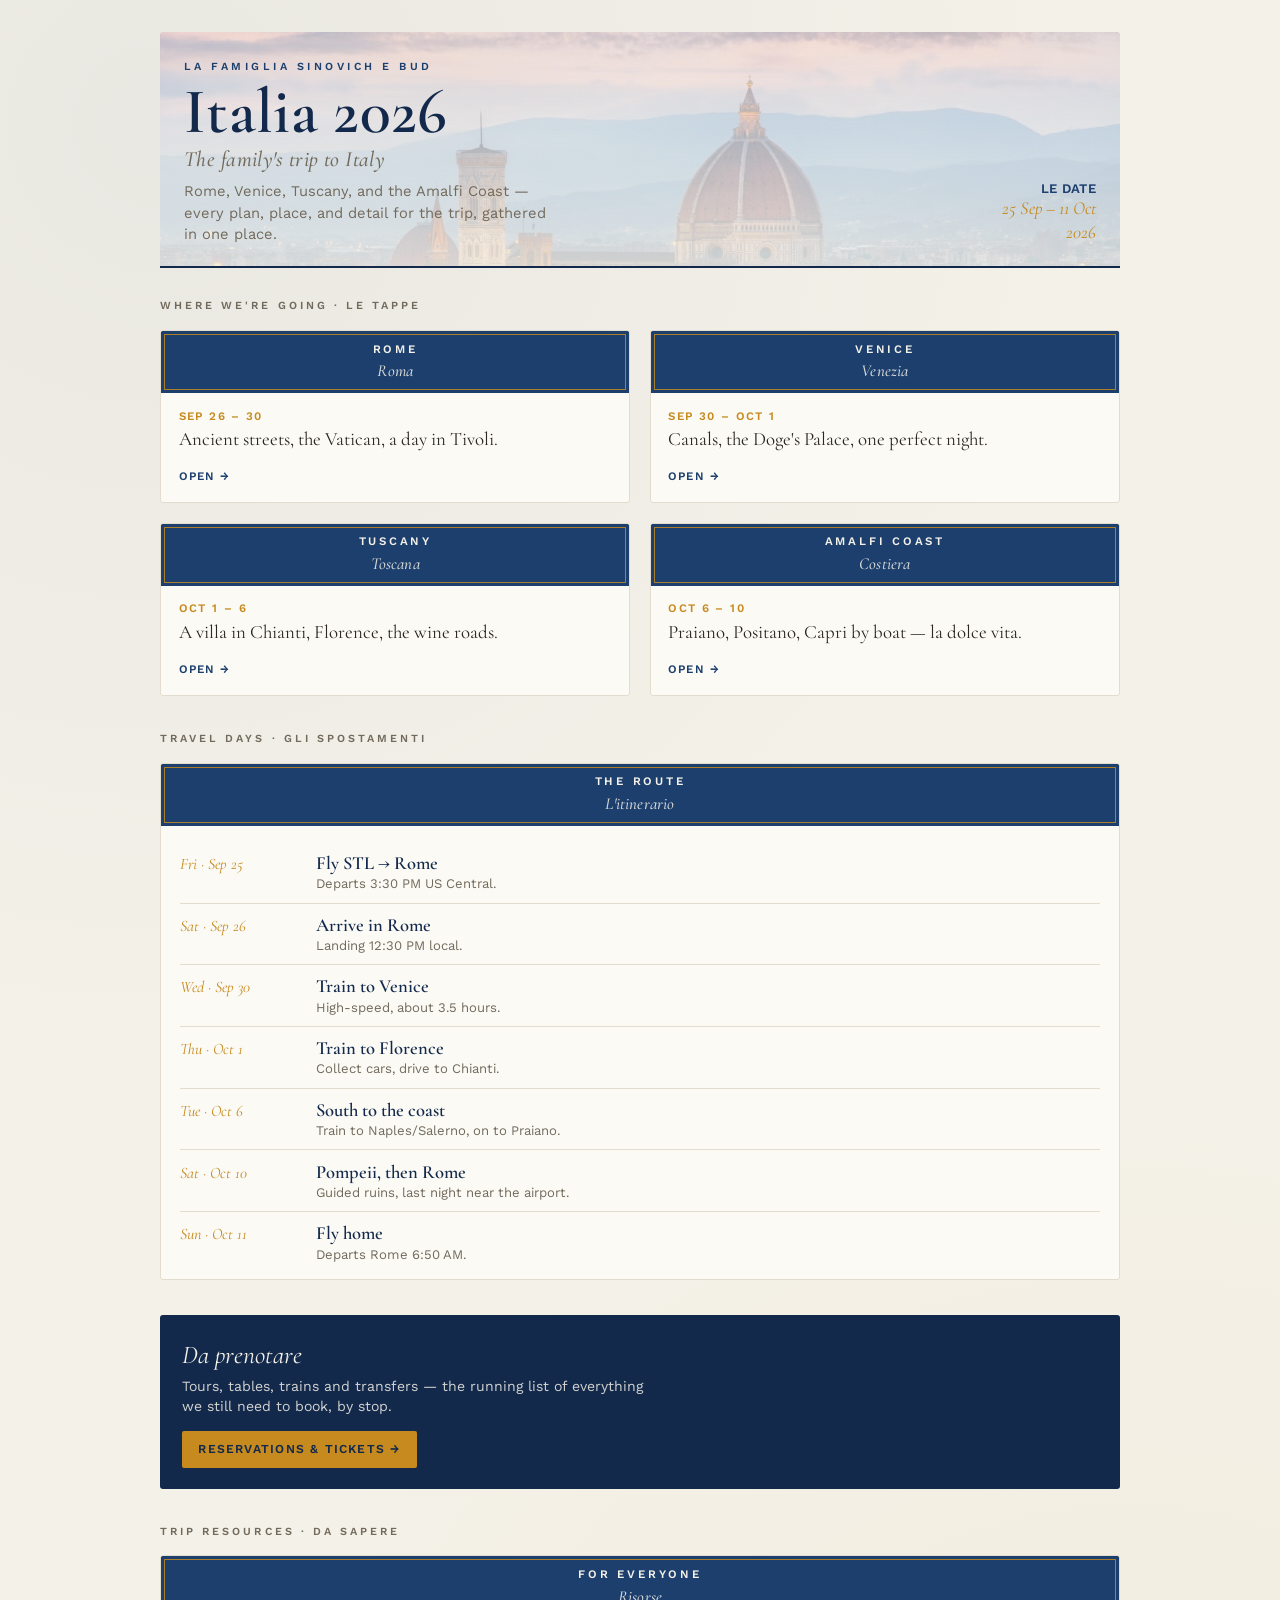
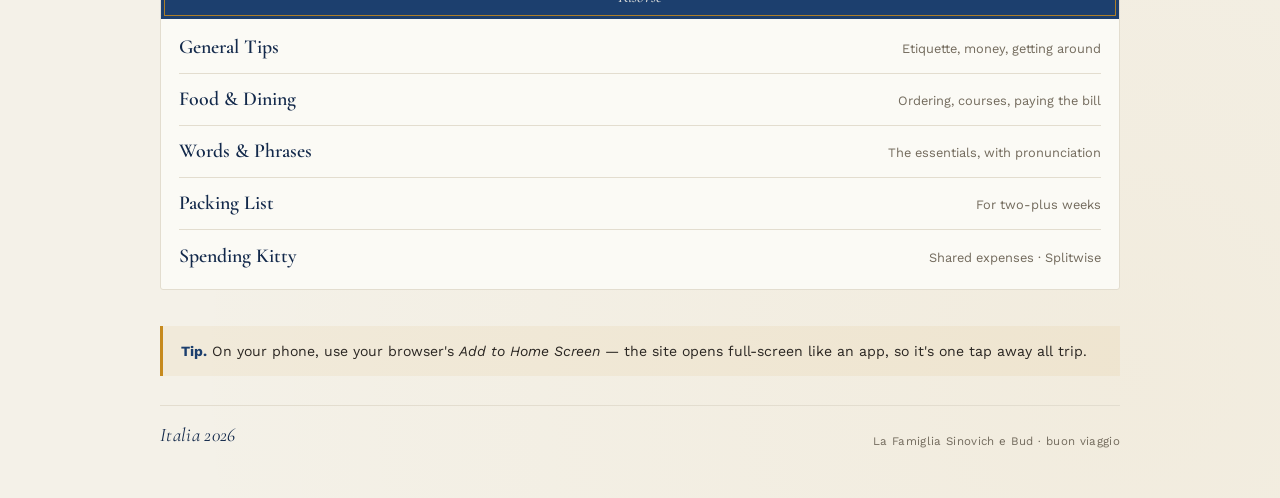
==== commit a43cb7c7: "Update trip description in header" ====
--- a/index.html
+++ b/index.html
@@ -20,7 +20,7 @@
   <header class="mast">
     <div class="mast-left">
       <p class="eyebrow">La Famiglia Sinovich e Bud</p>
-      <h1>Italia 2026<span class="en">The family's seventeen days in Italy</span></h1>
+      <h1>Italia 2026<span class="en">The family's trip to Italy</span></h1>
       <p class="lede">Rome, Venice, Tuscany, and the Amalfi Coast — every plan, place, and detail for the trip, gathered in one place.</p>
     </div>
     <div class="stamp"><b>Le date</b>25 Sep – 11 Oct<br>2026</div>
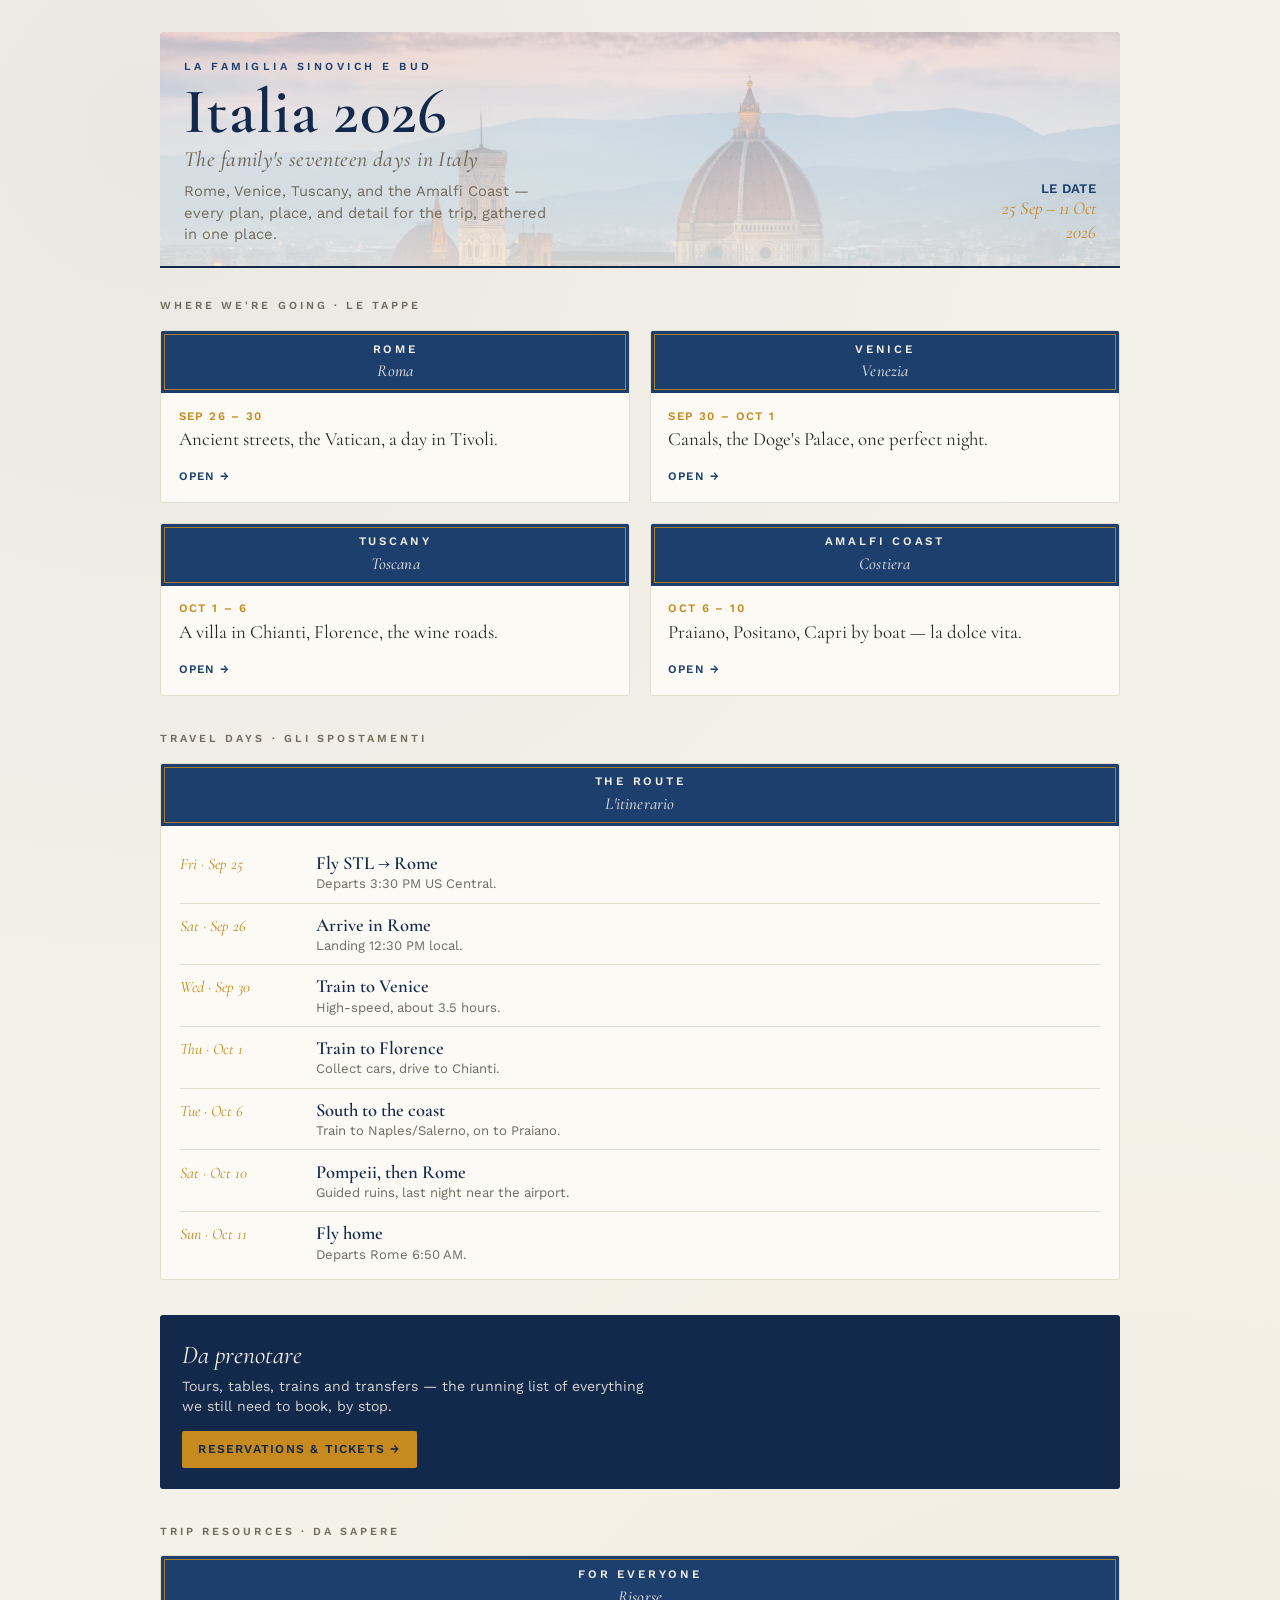
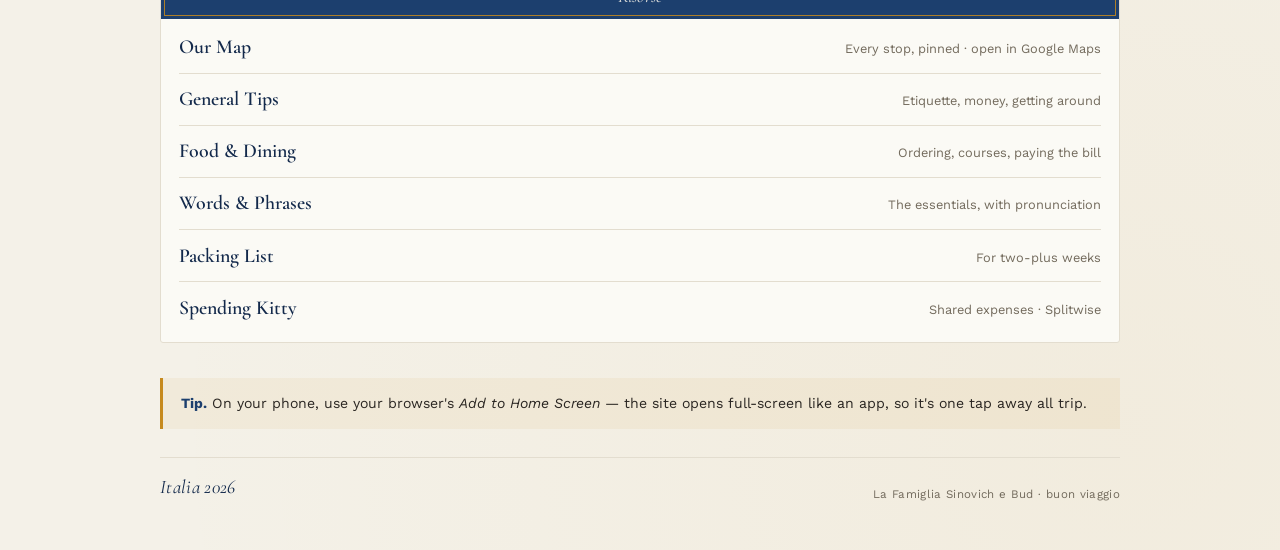
==== commit 06169a35: "Add files via upload" ====
--- a/index.html
+++ b/index.html
@@ -20,7 +20,7 @@
   <header class="mast">
     <div class="mast-left">
       <p class="eyebrow">La Famiglia Sinovich e Bud</p>
-      <h1>Italia 2026<span class="en">The family's trip to Italy</span></h1>
+      <h1>Italia 2026<span class="en">The family's seventeen days in Italy</span></h1>
       <p class="lede">Rome, Venice, Tuscany, and the Amalfi Coast — every plan, place, and detail for the trip, gathered in one place.</p>
     </div>
     <div class="stamp"><b>Le date</b>25 Sep – 11 Oct<br>2026</div>
@@ -62,6 +62,7 @@
   <div class="tile full">
     <div class="plaque">For everyone<span class="it">Risorse</span></div>
     <ul class="rlist">
+      <li><a href="map.html"><span class="n">Our Map</span><span class="s">Every stop, pinned · open in Google Maps</span></a></li>
       <li><a href="tips.html"><span class="n">General Tips</span><span class="s">Etiquette, money, getting around</span></a></li>
       <li><a href="food.html"><span class="n">Food &amp; Dining</span><span class="s">Ordering, courses, paying the bill</span></a></li>
       <li><a href="phrasebook.html"><span class="n">Words &amp; Phrases</span><span class="s">The essentials, with pronunciation</span></a></li>
--- a/style.css
+++ b/style.css
@@ -37,7 +37,7 @@
   border-radius:2px 2px 0 0;
   box-shadow:inset 0 0 0 1px var(--cobalt),inset 0 0 0 3px var(--cobalt),inset 0 0 0 4px rgba(198,138,30,.85);
 }
-.plaque .it{display:block;font-family:var(--serif);font-style:italic;text-transform:none;
+.plaque .it,.block>h3 .it,.block>.cat-label .it{display:block;font-family:var(--serif);font-style:italic;text-transform:none;
   letter-spacing:.01em;font-size:1.05rem;font-weight:500;opacity:.85;margin-top:.12rem;}
 
 /* small section label */
@@ -148,6 +148,7 @@
 .block ul.plain{list-style:none;margin:0;padding:0;}
 .block ul.plain li{padding:.5rem 0;border-bottom:1px solid var(--hair);font-size:.92rem;}
 .block ul.plain li:last-child{border-bottom:none;}
+.block ul.plain .ck-note{display:block;color:var(--muted);font-size:.82rem;line-height:1.4;margin-top:.18rem;}
 
 /* Itinerary timeline (city day-by-day) */
 .itin{background:var(--tile);border:1px solid var(--hair);border-radius:3px;padding:0;overflow:hidden;margin-bottom:1.6rem;}
